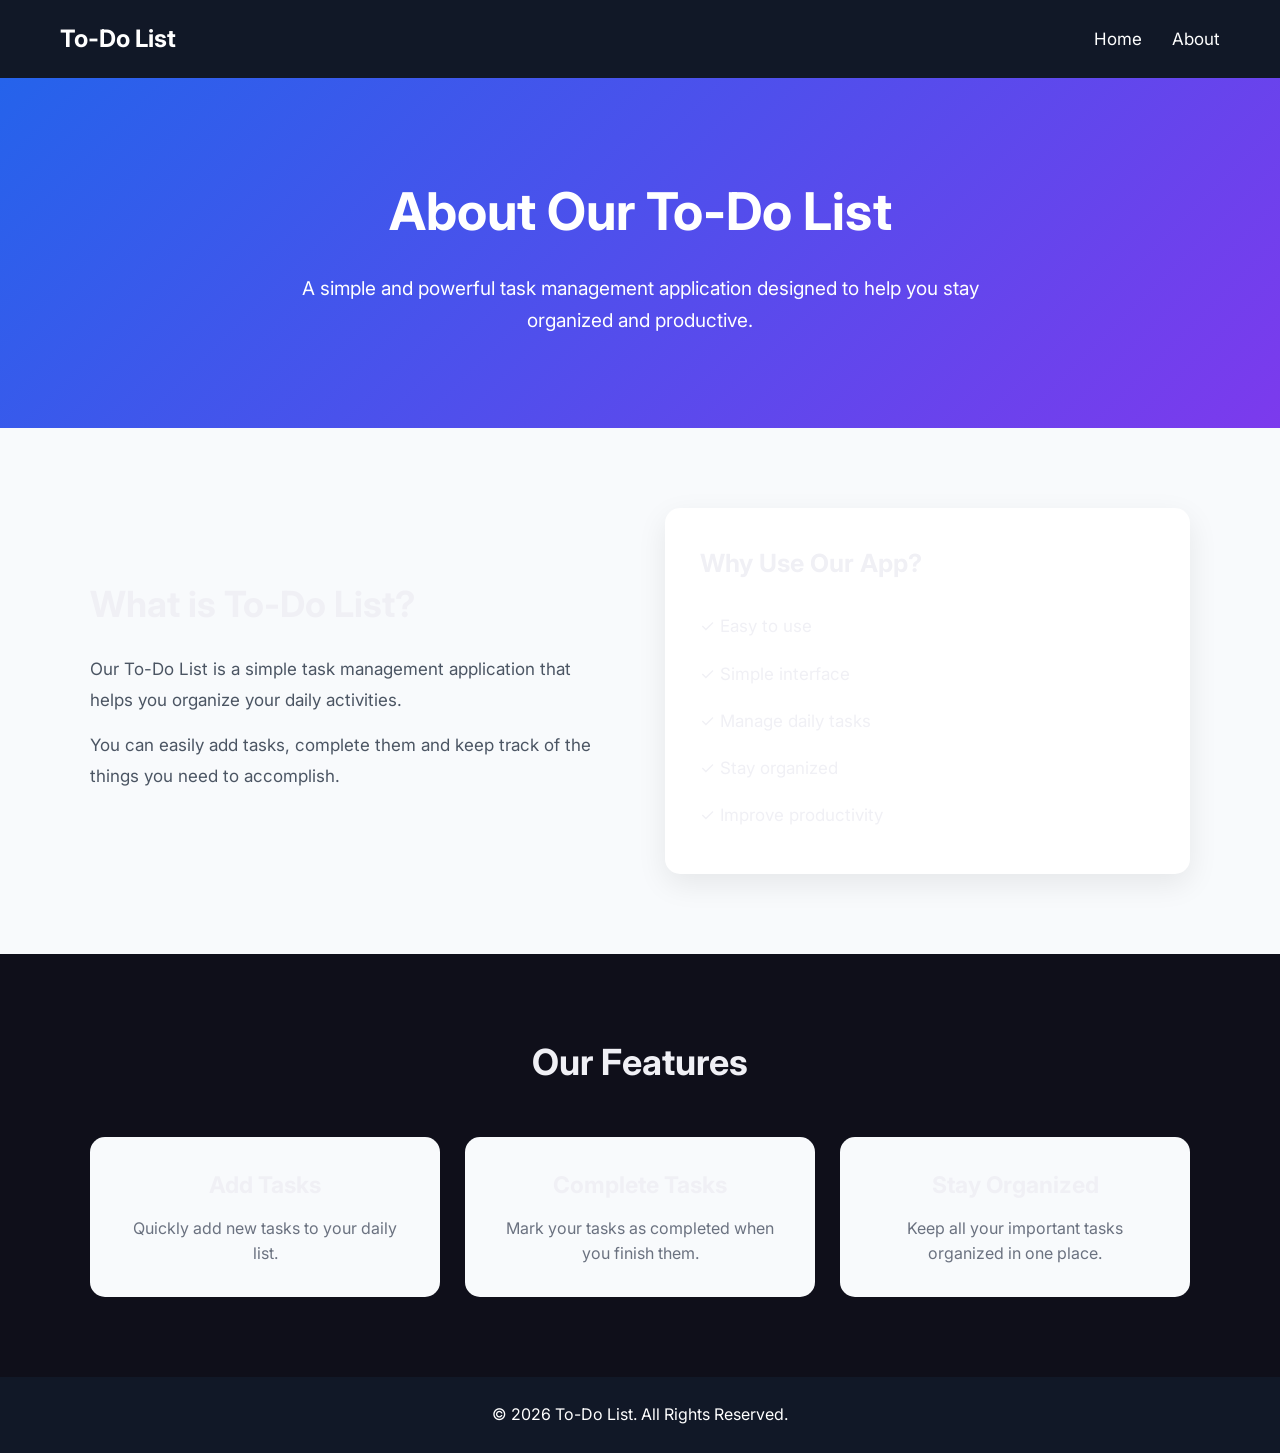
==== about.html @ 91473622 "Add about  page" ====
<!DOCTYPE html>
<html lang="en">
<head>
    <meta charset="UTF-8">
    <meta name="viewport" content="width=device-width, initial-scale=1.0">

    <title>About Us - To-Do List</title>

    <link rel="stylesheet" href="style.css">
</head>

<body>

    <!-- Navbar -->
    <nav class="navbar">

        <div class="logo">
            To-Do List
        </div>

        <div class="nav-links">
            <a href="index.html">Home</a>
            <a href="about.html">About</a>
        </div>

    </nav>


    <!-- About Hero -->
    <section class="about-hero">

        <div class="about-content">

            <h1>About Our To-Do List</h1>

            <p>
                A simple and powerful task management application
                designed to help you stay organized and productive.
            </p>

        </div>

    </section>


    <!-- About Section -->
    <section class="about-section">

        <div class="about-container">

            <div class="about-text">

                <h2>What is To-Do List?</h2>

                <p>
                    Our To-Do List is a simple task management application
                    that helps you organize your daily activities.
                </p>

                <p>
                    You can easily add tasks, complete them and keep track
                    of the things you need to accomplish.
                </p>

            </div>


            <div class="about-card">

                <h3>Why Use Our App?</h3>

                <ul>
                    <li>✓ Easy to use</li>
                    <li>✓ Simple interface</li>
                    <li>✓ Manage daily tasks</li>
                    <li>✓ Stay organized</li>
                    <li>✓ Improve productivity</li>
                </ul>

            </div>

        </div>

    </section>


    <!-- Features -->
    <section class="features">

        <h2>Our Features</h2>

        <div class="feature-container">

            <div class="feature-card">
                <h3>Add Tasks</h3>
                <p>
                    Quickly add new tasks to your daily list.
                </p>
            </div>

            <div class="feature-card">
                <h3>Complete Tasks</h3>
                <p>
                    Mark your tasks as completed when you finish them.
                </p>
            </div>

            <div class="feature-card">
                <h3>Stay Organized</h3>
                <p>
                    Keep all your important tasks organized in one place.
                </p>
            </div>

        </div>

    </section>


    <!-- Footer -->
    <footer class="footer">

        <p>
            © 2026 To-Do List. All Rights Reserved.
        </p>

    </footer>

</body>
</html>
---- style.css ----
/* ===== Google Fonts ===== */
@import url('https://fonts.googleapis.com/css2?family=Inter:wght@300;400;500;600;700;800&display=swap');

/* ===== CSS Custom Properties ===== */
:root {
  /* Colors */
  --bg-primary: #0f0f1a;
  --bg-secondary: #161625;
  --bg-card: rgba(255, 255, 255, 0.04);
  --bg-card-hover: rgba(255, 255, 255, 0.07);
  --bg-input: rgba(255, 255, 255, 0.06);
  --bg-input-focus: rgba(255, 255, 255, 0.1);

  --glass-border: rgba(255, 255, 255, 0.08);
  --glass-border-hover: rgba(255, 255, 255, 0.15);

  --text-primary: #f0f0f5;
  --text-secondary: #9a9ab0;
  --text-muted: #5a5a72;
  --text-completed: #4a4a62;

  --accent-gradient: linear-gradient(135deg, #6c5ce7, #a855f7);
  --accent-primary: #a855f7;
  --accent-secondary: #6c5ce7;
  --accent-glow: rgba(168, 85, 247, 0.25);
  --accent-glow-strong: rgba(168, 85, 247, 0.5);

  --danger: #ef4444;
  --danger-glow: rgba(239, 68, 68, 0.2);
  --success: #22c55e;
  --success-glow: rgba(34, 197, 94, 0.15);
  --warning: #f59e0b;
  --warning-glow: rgba(245, 158, 11, 0.15);

  --priority-high: #ef4444;
  --priority-medium: #f59e0b;
  --priority-low: #22c55e;

  /* Spacing */
  --space-xs: 4px;
  --space-sm: 8px;
  --space-md: 16px;
  --space-lg: 24px;
  --space-xl: 32px;
  --space-2xl: 48px;

  /* Radii */
  --radius-sm: 8px;
  --radius-md: 12px;
  --radius-lg: 16px;
  --radius-xl: 20px;
  --radius-full: 9999px;

  /* Shadows */
  --shadow-sm: 0 2px 8px rgba(0, 0, 0, 0.2);
  --shadow-md: 0 4px 16px rgba(0, 0, 0, 0.3);
  --shadow-lg: 0 8px 32px rgba(0, 0, 0, 0.4);
  --shadow-glow: 0 0 20px var(--accent-glow);

  /* Transitions */
  --transition-fast: 150ms cubic-bezier(0.4, 0, 0.2, 1);
  --transition-base: 250ms cubic-bezier(0.4, 0, 0.2, 1);
  --transition-slow: 400ms cubic-bezier(0.4, 0, 0.2, 1);
  --transition-spring: 500ms cubic-bezier(0.34, 1.56, 0.64, 1);
}

/* ===== Reset & Base ===== */
*,
*::before,
*::after {
  margin: 0;
  padding: 0;
  box-sizing: border-box;
}

html {
  font-size: 16px;
  scroll-behavior: smooth;
}

body {
  font-family: 'Inter', -apple-system, BlinkMacSystemFont, sans-serif;
  background: var(--bg-primary);
  color: var(--text-primary);
  min-height: 100vh;
  overflow-x: hidden;
  line-height: 1.6;
  -webkit-font-smoothing: antialiased;
}

/* ===== Animated Background ===== */
.bg-gradient {
  position: fixed;
  inset: 0;
  z-index: 0;
  overflow: hidden;
  pointer-events: none;
}

.bg-gradient .orb {
  position: absolute;
  border-radius: 50%;
  filter: blur(100px);
  opacity: 0.3;
  animation: float 20s ease-in-out infinite;
}

.bg-gradient .orb:nth-child(1) {
  width: 500px;
  height: 500px;
  background: var(--accent-secondary);
  top: -15%;
  left: -10%;
  animation-delay: 0s;
}

.bg-gradient .orb:nth-child(2) {
  width: 400px;
  height: 400px;
  background: var(--accent-primary);
  bottom: -10%;
  right: -10%;
  animation-delay: -7s;
}

.bg-gradient .orb:nth-child(3) {
  width: 300px;
  height: 300px;
  background: #3b82f6;
  top: 50%;
  left: 50%;
  transform: translate(-50%, -50%);
  animation-delay: -14s;
}

@keyframes float {
  0%, 100% { transform: translate(0, 0) scale(1); }
  25% { transform: translate(30px, -40px) scale(1.05); }
  50% { transform: translate(-20px, 20px) scale(0.95); }
  75% { transform: translate(40px, 30px) scale(1.03); }
}

/* ===== App Container ===== */
.app-container {
  position: relative;
  z-index: 1;
  max-width: 720px;
  margin: 0 auto;
  padding: var(--space-xl) var(--space-md);
  min-height: 100vh;
}

/* ===== Header ===== */
.app-header {
  text-align: center;
  margin-bottom: var(--space-2xl);
  animation: fadeInDown 0.6s var(--transition-base);
}

.app-header .logo {
  display: inline-flex;
  align-items: center;
  gap: var(--space-sm);
  margin-bottom: var(--space-sm);
}

.app-header .logo-icon {
  width: 44px;
  height: 44px;
  background: var(--accent-gradient);
  border-radius: var(--radius-md);
  display: flex;
  align-items: center;
  justify-content: center;
  font-size: 1.4rem;
  box-shadow: var(--shadow-glow);
}

.app-header h1 {
  font-size: 2rem;
  font-weight: 800;
  background: linear-gradient(135deg, var(--text-primary) 0%, var(--text-secondary) 100%);
  -webkit-background-clip: text;
  -webkit-text-fill-color: transparent;
  background-clip: text;
  letter-spacing: -0.5px;
}

.app-header .subtitle {
  color: var(--text-muted);
  font-size: 0.9rem;
  font-weight: 400;
  margin-top: var(--space-xs);
}

/* ===== Stats Bar ===== */
.stats-bar {
  display: flex;
  gap: var(--space-md);
  margin-bottom: var(--space-lg);
  animation: fadeInUp 0.6s var(--transition-base);
  animation-delay: 0.1s;
  animation-fill-mode: both;
}

.stat-card {
  flex: 1;
  background: var(--bg-card);
  border: 1px solid var(--glass-border);
  border-radius: var(--radius-md);
  padding: var(--space-md);
  text-align: center;
  backdrop-filter: blur(12px);
  transition: all var(--transition-base);
}

.stat-card:hover {
  background: var(--bg-card-hover);
  border-color: var(--glass-border-hover);
  transform: translateY(-2px);
}

.stat-card .stat-value {
  font-size: 1.6rem;
  font-weight: 700;
  color: var(--text-primary);
  line-height: 1;
}

.stat-card .stat-label {
  font-size: 0.72rem;
  color: var(--text-muted);
  text-transform: uppercase;
  letter-spacing: 1px;
  margin-top: var(--space-xs);
  font-weight: 500;
}

.stat-card.accent .stat-value {
  color: var(--accent-primary);
}

.stat-card.success .stat-value {
  color: var(--success);
}

.stat-card.warning .stat-value {
  color: var(--warning);
}

/* ===== Progress Ring ===== */
.progress-container {
  display: flex;
  align-items: center;
  gap: var(--space-md);
  background: var(--bg-card);
  border: 1px solid var(--glass-border);
  border-radius: var(--radius-lg);
  padding: var(--space-md) var(--space-lg);
  margin-bottom: var(--space-lg);
  backdrop-filter: blur(12px);
  animation: fadeInUp 0.6s var(--transition-base);
  animation-delay: 0.15s;
  animation-fill-mode: both;
}

.progress-ring-wrapper {
  position: relative;
  width: 56px;
  height: 56px;
  flex-shrink: 0;
}

.progress-ring {
  transform: rotate(-90deg);
}

.progress-ring-bg {
  stroke: rgba(255, 255, 255, 0.06);
}

.progress-ring-fill {
  stroke: url(#progressGradient);
  stroke-linecap: round;
  transition: stroke-dashoffset 0.8s cubic-bezier(0.4, 0, 0.2, 1);
}

.progress-percentage {
  position: absolute;
  inset: 0;
  display: flex;
  align-items: center;
  justify-content: center;
  font-size: 0.75rem;
  font-weight: 700;
  color: var(--text-primary);
}

.progress-info {
  flex: 1;
}

.progress-info .progress-title {
  font-size: 0.85rem;
  font-weight: 600;
  color: var(--text-primary);
  margin-bottom: 2px;
}

.progress-info .progress-detail {
  font-size: 0.78rem;
  color: var(--text-muted);
}

/* ===== Input Area ===== */
.input-area {
  background: var(--bg-card);
  border: 1px solid var(--glass-border);
  border-radius: var(--radius-lg);
  padding: var(--space-lg);
  margin-bottom: var(--space-lg);
  backdrop-filter: blur(12px);
  transition: all var(--transition-base);
  animation: fadeInUp 0.6s var(--transition-base);
  animation-delay: 0.2s;
  animation-fill-mode: both;
}

.input-area:focus-within {
  border-color: var(--accent-primary);
  box-shadow: var(--shadow-glow);
}

.input-row {
  display: flex;
  gap: var(--space-sm);
}

.input-row input[type="text"] {
  flex: 1;
  background: var(--bg-input);
  border: 1px solid transparent;
  border-radius: var(--radius-md);
  padding: var(--space-md) var(--space-lg);
  color: var(--text-primary);
  font-family: inherit;
  font-size: 0.95rem;
  outline: none;
  transition: all var(--transition-base);
}

.input-row input[type="text"]::placeholder {
  color: var(--text-muted);
}

.input-row input[type="text"]:focus {
  background: var(--bg-input-focus);
  border-color: rgba(168, 85, 247, 0.3);
}

.btn-add {
  background: var(--accent-gradient);
  border: none;
  border-radius: var(--radius-md);
  padding: var(--space-md) var(--space-lg);
  color: white;
  font-family: inherit;
  font-size: 0.9rem;
  font-weight: 600;
  cursor: pointer;
  display: flex;
  align-items: center;
  gap: var(--space-sm);
  white-space: nowrap;
  transition: all var(--transition-base);
  box-shadow: var(--shadow-glow);
}

.btn-add:hover {
  transform: translateY(-2px);
  box-shadow: 0 0 30px var(--accent-glow-strong);
}

.btn-add:active {
  transform: translateY(0) scale(0.97);
}

.input-options {
  display: flex;
  gap: var(--space-sm);
  margin-top: var(--space-md);
  flex-wrap: wrap;
  align-items: center;
}

.input-options label {
  font-size: 0.78rem;
  color: var(--text-muted);
  font-weight: 500;
  margin-right: var(--space-xs);
}

.priority-btn {
  background: var(--bg-input);
  border: 1px solid transparent;
  border-radius: var(--radius-full);
  padding: var(--space-xs) var(--space-md);
  color: var(--text-secondary);
  font-family: inherit;
  font-size: 0.78rem;
  font-weight: 500;
  cursor: pointer;
  transition: all var(--transition-fast);
}

.priority-btn:hover {
  background: var(--bg-input-focus);
}

.priority-btn.active.high {
  background: rgba(239, 68, 68, 0.15);
  border-color: var(--priority-high);
  color: var(--priority-high);
}

.priority-btn.active.medium {
  background: rgba(245, 158, 11, 0.15);
  border-color: var(--priority-medium);
  color: var(--priority-medium);
}

.priority-btn.active.low {
  background: rgba(34, 197, 94, 0.15);
  border-color: var(--priority-low);
  color: var(--priority-low);
}

.category-select {
  background: var(--bg-input);
  border: 1px solid transparent;
  border-radius: var(--radius-full);
  padding: var(--space-xs) var(--space-md);
  color: var(--text-secondary);
  font-family: inherit;
  font-size: 0.78rem;
  font-weight: 500;
  cursor: pointer;
  outline: none;
  transition: all var(--transition-fast);
  appearance: none;
  -webkit-appearance: none;
  background-image: url("data:image/svg+xml,%3Csvg xmlns='http://www.w3.org/2000/svg' width='12' height='12' viewBox='0 0 24 24' fill='none' stroke='%239a9ab0' stroke-width='2' stroke-linecap='round' stroke-linejoin='round'%3E%3Cpath d='M6 9l6 6 6-6'/%3E%3C/svg%3E");
  background-repeat: no-repeat;
  background-position: right 10px center;
  padding-right: 28px;
}

.category-select:focus {
  border-color: rgba(168, 85, 247, 0.3);
  background-color: var(--bg-input-focus);
}

.due-date-input {
  background: var(--bg-input);
  border: 1px solid transparent;
  border-radius: var(--radius-full);
  padding: var(--space-xs) var(--space-md);
  color: var(--text-secondary);
  font-family: inherit;
  font-size: 0.78rem;
  font-weight: 500;
  cursor: pointer;
  outline: none;
  transition: all var(--transition-fast);
}

.due-date-input:focus {
  border-color: rgba(168, 85, 247, 0.3);
  background-color: var(--bg-input-focus);
}

/* ===== Filters ===== */
.filters-bar {
  display: flex;
  gap: var(--space-sm);
  margin-bottom: var(--space-lg);
  flex-wrap: wrap;
  animation: fadeInUp 0.6s var(--transition-base);
  animation-delay: 0.25s;
  animation-fill-mode: both;
}

.filter-btn {
  background: var(--bg-card);
  border: 1px solid var(--glass-border);
  border-radius: var(--radius-full);
  padding: var(--space-sm) var(--space-md);
  color: var(--text-secondary);
  font-family: inherit;
  font-size: 0.8rem;
  font-weight: 500;
  cursor: pointer;
  transition: all var(--transition-fast);
  backdrop-filter: blur(12px);
}

.filter-btn:hover {
  background: var(--bg-card-hover);
  border-color: var(--glass-border-hover);
  color: var(--text-primary);
}

.filter-btn.active {
  background: rgba(168, 85, 247, 0.15);
  border-color: var(--accent-primary);
  color: var(--accent-primary);
}

.filter-btn .count {
  display: inline-flex;
  align-items: center;
  justify-content: center;
  background: rgba(255, 255, 255, 0.1);
  border-radius: var(--radius-full);
  min-width: 20px;
  height: 20px;
  font-size: 0.7rem;
  font-weight: 600;
  margin-left: var(--space-xs);
  padding: 0 5px;
}

.filter-btn.active .count {
  background: rgba(168, 85, 247, 0.25);
}

.search-input-wrapper {
  position: relative;
  flex: 1;
  min-width: 180px;
}

.search-input-wrapper .search-icon {
  position: absolute;
  left: var(--space-md);
  top: 50%;
  transform: translateY(-50%);
  color: var(--text-muted);
  font-size: 0.85rem;
  pointer-events: none;
}

.search-input {
  width: 100%;
  background: var(--bg-card);
  border: 1px solid var(--glass-border);
  border-radius: var(--radius-full);
  padding: var(--space-sm) var(--space-md) var(--space-sm) 36px;
  color: var(--text-primary);
  font-family: inherit;
  font-size: 0.8rem;
  outline: none;
  transition: all var(--transition-fast);
  backdrop-filter: blur(12px);
}

.search-input:focus {
  border-color: var(--accent-primary);
  box-shadow: 0 0 12px var(--accent-glow);
}

.search-input::placeholder {
  color: var(--text-muted);
}

/* ===== Task List ===== */
.task-list {
  display: flex;
  flex-direction: column;
  gap: var(--space-sm);
  animation: fadeInUp 0.6s var(--transition-base);
  animation-delay: 0.3s;
  animation-fill-mode: both;
}

/* ===== Task Item ===== */
.task-item {
  display: flex;
  align-items: center;
  gap: var(--space-md);
  background: var(--bg-card);
  border: 1px solid var(--glass-border);
  border-radius: var(--radius-lg);
  padding: var(--space-md) var(--space-lg);
  backdrop-filter: blur(12px);
  transition: all var(--transition-base);
  animation: slideIn 0.4s var(--transition-spring);
  animation-fill-mode: both;
  position: relative;
  overflow: hidden;
}

.task-item::before {
  content: '';
  position: absolute;
  left: 0;
  top: 0;
  bottom: 0;
  width: 3px;
  border-radius: 0 3px 3px 0;
  transition: background var(--transition-base);
}

.task-item.priority-high::before {
  background: var(--priority-high);
}

.task-item.priority-medium::before {
  background: var(--priority-medium);
}

.task-item.priority-low::before {
  background: var(--priority-low);
}

.task-item:hover {
  background: var(--bg-card-hover);
  border-color: var(--glass-border-hover);
  transform: translateX(4px);
}

.task-item.completed {
  opacity: 0.5;
}

.task-item.completed .task-text {
  text-decoration: line-through;
  color: var(--text-completed);
}

.task-item.removing {
  animation: slideOut 0.3s ease forwards;
}

/* Checkbox */
.task-checkbox {
  position: relative;
  width: 22px;
  height: 22px;
  flex-shrink: 0;
}

.task-checkbox input {
  opacity: 0;
  width: 0;
  height: 0;
  position: absolute;
}

.checkmark {
  position: absolute;
  inset: 0;
  border: 2px solid var(--text-muted);
  border-radius: 6px;
  cursor: pointer;
  transition: all var(--transition-fast);
  display: flex;
  align-items: center;
  justify-content: center;
}

.checkmark::after {
  content: '✓';
  font-size: 0.75rem;
  color: white;
  opacity: 0;
  transform: scale(0);
  transition: all var(--transition-spring);
}

.task-checkbox input:checked + .checkmark {
  background: var(--accent-gradient);
  border-color: transparent;
  box-shadow: 0 0 10px var(--accent-glow);
}

.task-checkbox input:checked + .checkmark::after {
  opacity: 1;
  transform: scale(1);
}

.checkmark:hover {
  border-color: var(--accent-primary);
}

/* Task Content */
.task-content {
  flex: 1;
  min-width: 0;
}

.task-text {
  font-size: 0.92rem;
  font-weight: 500;
  color: var(--text-primary);
  transition: all var(--transition-base);
  word-break: break-word;
}

.task-meta {
  display: flex;
  gap: var(--space-sm);
  margin-top: var(--space-xs);
  flex-wrap: wrap;
  align-items: center;
}

.task-badge {
  font-size: 0.68rem;
  font-weight: 600;
  padding: 2px 8px;
  border-radius: var(--radius-full);
  text-transform: uppercase;
  letter-spacing: 0.5px;
}

.task-badge.category {
  background: rgba(168, 85, 247, 0.12);
  color: var(--accent-primary);
}

.task-badge.due-date {
  background: rgba(59, 130, 246, 0.12);
  color: #60a5fa;
}

.task-badge.due-date.overdue {
  background: rgba(239, 68, 68, 0.12);
  color: var(--danger);
}

.task-badge.due-date.today {
  background: rgba(245, 158, 11, 0.12);
  color: var(--warning);
}

/* Task Actions */
.task-actions {
  display: flex;
  gap: var(--space-xs);
  opacity: 0;
  transition: opacity var(--transition-fast);
}

.task-item:hover .task-actions {
  opacity: 1;
}

.action-btn {
  width: 32px;
  height: 32px;
  border: none;
  border-radius: var(--radius-sm);
  background: transparent;
  color: var(--text-muted);
  cursor: pointer;
  display: flex;
  align-items: center;
  justify-content: center;
  font-size: 0.85rem;
  transition: all var(--transition-fast);
}

.action-btn:hover {
  background: var(--bg-input);
  color: var(--text-primary);
}

.action-btn.delete:hover {
  background: var(--danger-glow);
  color: var(--danger);
}

/* ===== Empty State ===== */
.empty-state {
  text-align: center;
  padding: var(--space-2xl) var(--space-lg);
  animation: fadeInUp 0.6s var(--transition-base);
}

.empty-state .empty-icon {
  font-size: 3.5rem;
  margin-bottom: var(--space-md);
  display: block;
  animation: bounce 2s ease-in-out infinite;
}

.empty-state h3 {
  font-size: 1.1rem;
  font-weight: 600;
  color: var(--text-secondary);
  margin-bottom: var(--space-sm);
}

.empty-state p {
  color: var(--text-muted);
  font-size: 0.85rem;
}

/* ===== Editing Mode ===== */
.task-item.editing .task-text {
  display: none;
}

.edit-input {
  flex: 1;
  background: var(--bg-input);
  border: 1px solid var(--accent-primary);
  border-radius: var(--radius-sm);
  padding: var(--space-sm) var(--space-md);
  color: var(--text-primary);
  font-family: inherit;
  font-size: 0.92rem;
  outline: none;
  display: none;
}

.task-item.editing .edit-input {
  display: block;
}

/* ===== Toast / Notification ===== */
.toast-container {
  position: fixed;
  bottom: var(--space-xl);
  right: var(--space-xl);
  z-index: 1000;
  display: flex;
  flex-direction: column;
  gap: var(--space-sm);
}

.toast {
  background: var(--bg-secondary);
  border: 1px solid var(--glass-border);
  border-radius: var(--radius-md);
  padding: var(--space-md) var(--space-lg);
  color: var(--text-primary);
  font-size: 0.85rem;
  font-weight: 500;
  backdrop-filter: blur(20px);
  box-shadow: var(--shadow-lg);
  display: flex;
  align-items: center;
  gap: var(--space-sm);
  animation: toastIn 0.4s var(--transition-spring);
  min-width: 280px;
}

.toast.removing {
  animation: toastOut 0.3s ease forwards;
}

.toast .toast-icon {
  font-size: 1rem;
}

.toast.success {
  border-left: 3px solid var(--success);
}

.toast.error {
  border-left: 3px solid var(--danger);
}

.toast.info {
  border-left: 3px solid #3b82f6;
}

/* ===== Undo Button in Toast ===== */
.toast .undo-btn {
  margin-left: auto;
  background: rgba(168, 85, 247, 0.2);
  border: 1px solid rgba(168, 85, 247, 0.3);
  border-radius: var(--radius-sm);
  padding: 2px 10px;
  color: var(--accent-primary);
  font-family: inherit;
  font-size: 0.75rem;
  font-weight: 600;
  cursor: pointer;
  transition: all var(--transition-fast);
}

.toast .undo-btn:hover {
  background: rgba(168, 85, 247, 0.35);
}

/* ===== Keyboard Shortcut Hint ===== */
.kbd-hint {
  position: fixed;
  bottom: var(--space-md);
  left: 50%;
  transform: translateX(-50%);
  background: var(--bg-card);
  border: 1px solid var(--glass-border);
  border-radius: var(--radius-full);
  padding: var(--space-xs) var(--space-md);
  color: var(--text-muted);
  font-size: 0.72rem;
  backdrop-filter: blur(12px);
  display: flex;
  gap: var(--space-md);
  align-items: center;
}

.kbd-hint kbd {
  background: rgba(255, 255, 255, 0.08);
  border-radius: 4px;
  padding: 1px 6px;
  font-family: inherit;
  font-size: 0.68rem;
}

/* ===== Animations ===== */
@keyframes fadeInDown {
  from {
    opacity: 0;
    transform: translateY(-20px);
  }
  to {
    opacity: 1;
    transform: translateY(0);
  }
}

@keyframes fadeInUp {
  from {
    opacity: 0;
    transform: translateY(20px);
  }
  to {
    opacity: 1;
    transform: translateY(0);
  }
}

@keyframes slideIn {
  from {
    opacity: 0;
    transform: translateX(-20px);
  }
  to {
    opacity: 1;
    transform: translateX(0);
  }
}

@keyframes slideOut {
  to {
    opacity: 0;
    transform: translateX(40px) scale(0.95);
    max-height: 0;
    padding-top: 0;
    padding-bottom: 0;
    margin-bottom: 0;
    overflow: hidden;
  }
}

@keyframes bounce {
  0%, 100% { transform: translateY(0); }
  50% { transform: translateY(-10px); }
}

@keyframes toastIn {
  from {
    opacity: 0;
    transform: translateX(40px) scale(0.9);
  }
  to {
    opacity: 1;
    transform: translateX(0) scale(1);
  }
}

@keyframes toastOut {
  to {
    opacity: 0;
    transform: translateX(40px) scale(0.9);
  }
}

@keyframes confetti {
  0% { transform: translateY(0) rotate(0deg); opacity: 1; }
  100% { transform: translateY(-60px) rotate(360deg); opacity: 0; }
}

/* ===== Scrollbar ===== */
::-webkit-scrollbar {
  width: 6px;
}

::-webkit-scrollbar-track {
  background: transparent;
}

::-webkit-scrollbar-thumb {
  background: rgba(255, 255, 255, 0.1);
  border-radius: var(--radius-full);
}

::-webkit-scrollbar-thumb:hover {
  background: rgba(255, 255, 255, 0.2);
}

/* ===== Responsive ===== */
@media (max-width: 600px) {
  .app-container {
    padding: var(--space-md) var(--space-sm);
  }

  .app-header h1 {
    font-size: 1.5rem;
  }

  .stats-bar {
    gap: var(--space-sm);
  }

  .stat-card {
    padding: var(--space-sm);
  }

  .stat-card .stat-value {
    font-size: 1.2rem;
  }

  .input-row {
    flex-direction: column;
  }

  .btn-add {
    justify-content: center;
  }

  .task-actions {
    opacity: 1;
  }

  .filters-bar {
    gap: var(--space-xs);
  }

  .kbd-hint {
    display: none;
  }

  .toast-container {
    left: var(--space-md);
    right: var(--space-md);
    bottom: var(--space-md);
  }

  .toast {
    min-width: unset;
  }
}
/* =========================
   ABOUT PAGE
========================= */

.navbar {
    width: 100%;
    padding: 20px 60px;
    display: flex;
    justify-content: space-between;
    align-items: center;
    background: #111827;
    color: white;
}

.logo {
    font-size: 24px;
    font-weight: bold;
}

.nav-links {
    display: flex;
    gap: 30px;
}

.nav-links a {
    color: white;
    text-decoration: none;
    font-size: 17px;
}

.nav-links a:hover {
    color: #60a5fa;
}


/* About Hero */

.about-hero {
    min-height: 350px;
    display: flex;
    justify-content: center;
    align-items: center;
    text-align: center;

    background: linear-gradient(
        135deg,
        #2563eb,
        #7c3aed
    );

    color: white;
    padding: 40px 20px;
}

.about-content {
    max-width: 700px;
}

.about-content h1 {
    font-size: 52px;
    margin-bottom: 20px;
}

.about-content p {
    font-size: 19px;
    line-height: 1.7;
}


/* About Section */

.about-section {
    padding: 80px 20px;
    background: #f8fafc;
}

.about-container {
    max-width: 1100px;
    margin: auto;

    display: grid;
    grid-template-columns: 1fr 1fr;
    gap: 50px;

    align-items: center;
}

.about-text h2 {
    font-size: 36px;
    margin-bottom: 20px;
}

.about-text p {
    font-size: 17px;
    line-height: 1.8;
    color: #4b5563;
    margin-bottom: 15px;
}


/* About Card */

.about-card {
    background: white;
    padding: 35px;

    border-radius: 15px;

    box-shadow:
        0 10px 30px rgba(0, 0, 0, 0.08);
}

.about-card h3 {
    font-size: 25px;
    margin-bottom: 20px;
}

.about-card ul {
    list-style: none;
    padding: 0;
}

.about-card li {
    padding: 10px 0;
    font-size: 17px;
}


/* Features */

.features {
    padding: 80px 20px;
    text-align: center;
}

.features h2 {
    font-size: 36px;
    margin-bottom: 45px;
}

.feature-container {
    max-width: 1100px;
    margin: auto;

    display: grid;
    grid-template-columns: repeat(3, 1fr);
    gap: 25px;
}

.feature-card {
    padding: 30px;

    background: #f8fafc;

    border-radius: 15px;

    transition: 0.3s;
}

.feature-card:hover {
    transform: translateY(-5px);
}

.feature-card h3 {
    font-size: 23px;
    margin-bottom: 12px;
}

.feature-card p {
    color: #6b7280;
    line-height: 1.6;
}


/* Footer */

.footer {
    padding: 25px;
    text-align: center;

    background: #111827;
    color: white;
}


/* Responsive */

@media (max-width: 768px) {

    .navbar {
        padding: 20px;
    }

    .about-content h1 {
        font-size: 38px;
    }

    .about-container {
        grid-template-columns: 1fr;
    }

    .feature-container {
        grid-template-columns: 1fr;
    }

}
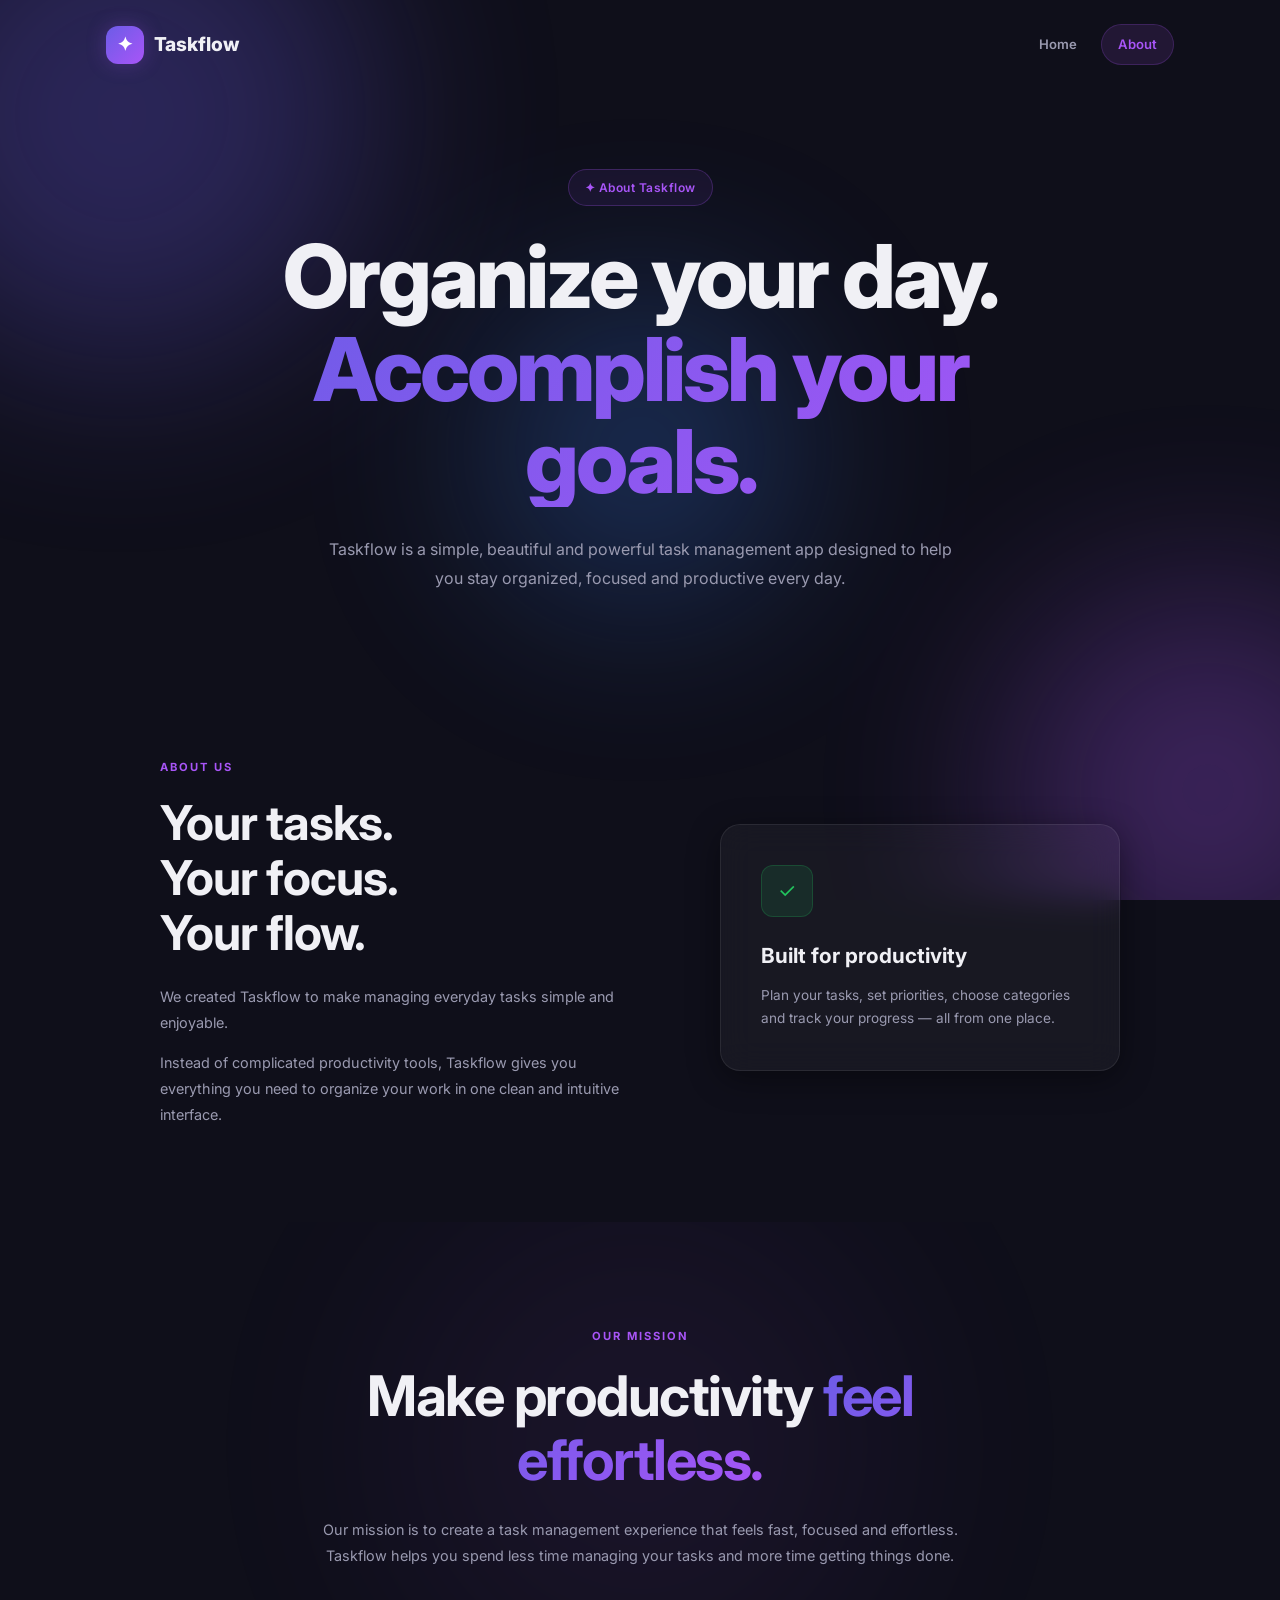
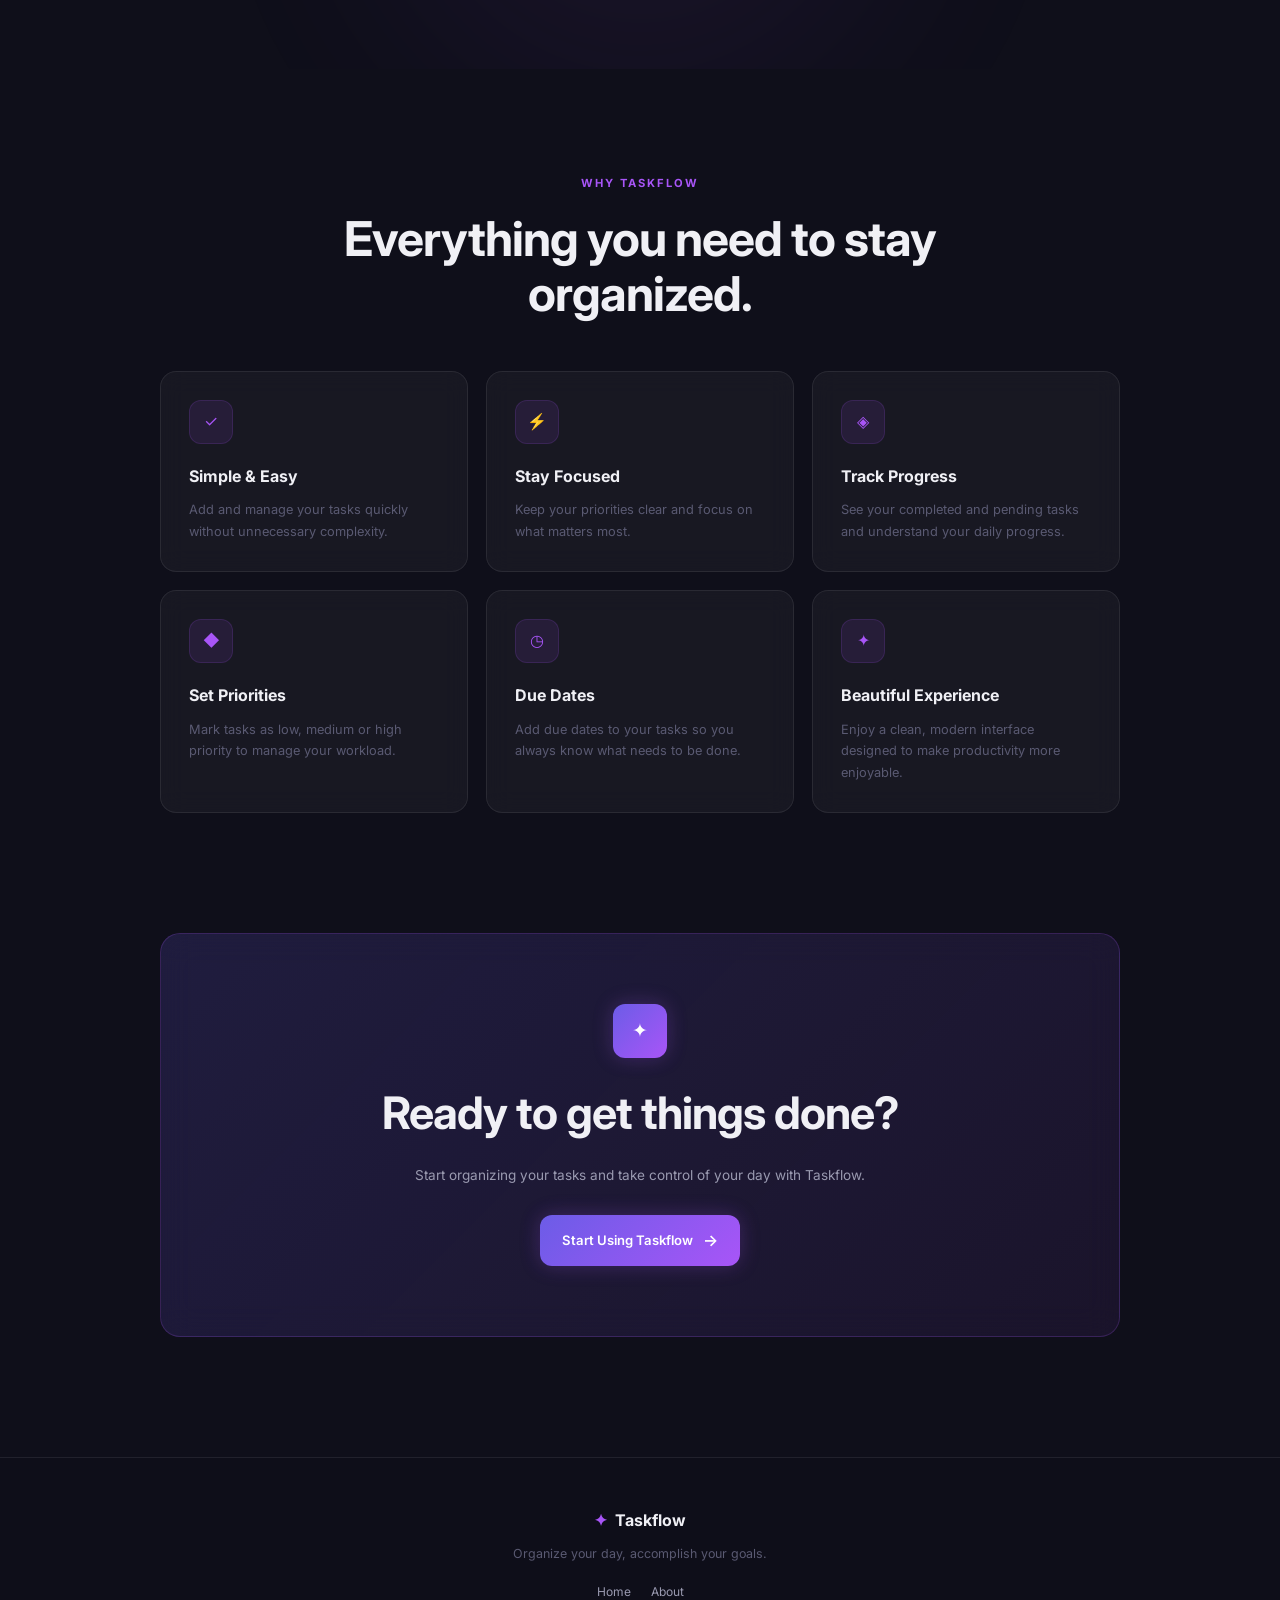
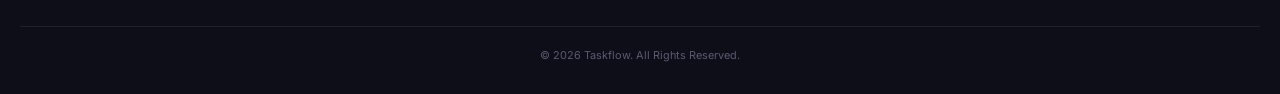
==== commit a8fdcbc5: "OK" ====
--- a/about.html
+++ b/about.html
@@ -1,130 +1,481 @@
 <!DOCTYPE html>
 <html lang="en">
+
 <head>
+
     <meta charset="UTF-8">
-    <meta name="viewport" content="width=device-width, initial-scale=1.0">
-
-    <title>About Us - To-Do List</title>
+
+    <meta
+        name="viewport"
+        content="width=device-width, initial-scale=1.0"
+    >
+
+    <meta
+        name="description"
+        content="Learn more about Taskflow, a beautiful and simple productivity application."
+    >
+
+    <title>About — Taskflow</title>
 
     <link rel="stylesheet" href="style.css">
+
+    <link
+        rel="icon"
+        href="data:image/svg+xml,<svg xmlns='http://www.w3.org/2000/svg' viewBox='0 0 100 100'><text y='.9em' font-size='90'>✦</text></svg>"
+    >
+
 </head>
 
+
 <body>
 
-    <!-- Navbar -->
-    <nav class="navbar">
-
-        <div class="logo">
-            To-Do List
+    <!-- Animated Background -->
+
+    <div
+        class="bg-gradient"
+        aria-hidden="true"
+    >
+
+        <div class="orb"></div>
+
+        <div class="orb"></div>
+
+        <div class="orb"></div>
+
+    </div>
+
+
+    <!-- =========================
+         Navigation
+    ========================== -->
+
+    <nav class="about-navbar">
+
+        <a
+            href="index.html"
+            class="about-logo"
+        >
+
+            <span class="about-logo-icon">
+                ✦
+            </span>
+
+            <span>
+                Taskflow
+            </span>
+
+        </a>
+
+
+        <div class="about-nav-links">
+
+            <a href="index.html">
+                Home
+            </a>
+
+            <a
+                href="about.html"
+                class="active"
+            >
+                About
+            </a>
+
         </div>
 
-        <div class="nav-links">
-            <a href="index.html">Home</a>
-            <a href="about.html">About</a>
+    </nav>
+
+
+    <!-- =========================
+         Main
+    ========================== -->
+
+    <main class="about-page">
+
+
+        <!-- Hero -->
+
+        <section class="about-hero">
+
+            <div class="about-hero-content">
+
+                <div class="about-badge">
+                    ✦ About Taskflow
+                </div>
+
+
+                <h1>
+
+                    Organize your day.
+
+                    <span>
+                        Accomplish your goals.
+                    </span>
+
+                </h1>
+
+
+                <p>
+
+                    Taskflow is a simple, beautiful and powerful
+                    task management app designed to help you stay
+                    organized, focused and productive every day.
+
+                </p>
+
+            </div>
+
+        </section>
+
+
+        <!-- =========================
+             Introduction
+        ========================== -->
+
+        <section class="about-introduction">
+
+            <div class="about-intro-text">
+
+                <span class="section-label">
+                    ABOUT US
+                </span>
+
+
+                <h2>
+
+                    Your tasks.
+                    <br>
+                    Your focus.
+                    <br>
+                    Your flow.
+
+                </h2>
+
+
+                <p>
+
+                    We created Taskflow to make managing everyday
+                    tasks simple and enjoyable.
+
+                </p>
+
+
+                <p>
+
+                    Instead of complicated productivity tools,
+                    Taskflow gives you everything you need to
+                    organize your work in one clean and intuitive
+                    interface.
+
+                </p>
+
+            </div>
+
+
+            <div class="about-intro-card">
+
+                <div class="intro-card-icon">
+                    ✓
+                </div>
+
+
+                <h3>
+                    Built for productivity
+                </h3>
+
+
+                <p>
+
+                    Plan your tasks, set priorities, choose
+                    categories and track your progress — all
+                    from one place.
+
+                </p>
+
+            </div>
+
+        </section>
+
+
+        <!-- =========================
+             Mission
+        ========================== -->
+
+        <section class="mission-section">
+
+            <div class="mission-content">
+
+                <span class="section-label">
+                    OUR MISSION
+                </span>
+
+
+                <h2>
+
+                    Make productivity
+
+                    <span>
+                        feel effortless.
+                    </span>
+
+                </h2>
+
+
+                <p>
+
+                    Our mission is to create a task management
+                    experience that feels fast, focused and
+                    effortless. Taskflow helps you spend less
+                    time managing your tasks and more time
+                    getting things done.
+
+                </p>
+
+            </div>
+
+        </section>
+
+
+        <!-- =========================
+             Features
+        ========================== -->
+
+        <section class="about-features">
+
+            <div class="features-heading">
+
+                <span class="section-label">
+                    WHY TASKFLOW
+                </span>
+
+
+                <h2>
+
+                    Everything you need
+                    to stay organized.
+
+                </h2>
+
+            </div>
+
+
+            <div class="about-feature-grid">
+
+
+                <div class="about-feature-card">
+
+                    <div class="feature-icon">
+                        ✓
+                    </div>
+
+                    <h3>
+                        Simple & Easy
+                    </h3>
+
+                    <p>
+
+                        Add and manage your tasks quickly
+                        without unnecessary complexity.
+
+                    </p>
+
+                </div>
+
+
+                <div class="about-feature-card">
+
+                    <div class="feature-icon">
+                        ⚡
+                    </div>
+
+                    <h3>
+                        Stay Focused
+                    </h3>
+
+                    <p>
+
+                        Keep your priorities clear and focus
+                        on what matters most.
+
+                    </p>
+
+                </div>
+
+
+                <div class="about-feature-card">
+
+                    <div class="feature-icon">
+                        ◈
+                    </div>
+
+                    <h3>
+                        Track Progress
+                    </h3>
+
+                    <p>
+
+                        See your completed and pending tasks
+                        and understand your daily progress.
+
+                    </p>
+
+                </div>
+
+
+                <div class="about-feature-card">
+
+                    <div class="feature-icon">
+                        ◆
+                    </div>
+
+                    <h3>
+                        Set Priorities
+                    </h3>
+
+                    <p>
+
+                        Mark tasks as low, medium or high
+                        priority to manage your workload.
+
+                    </p>
+
+                </div>
+
+
+                <div class="about-feature-card">
+
+                    <div class="feature-icon">
+                        ◷
+                    </div>
+
+                    <h3>
+                        Due Dates
+                    </h3>
+
+                    <p>
+
+                        Add due dates to your tasks so you
+                        always know what needs to be done.
+
+                    </p>
+
+                </div>
+
+
+                <div class="about-feature-card">
+
+                    <div class="feature-icon">
+                        ✦
+                    </div>
+
+                    <h3>
+                        Beautiful Experience
+                    </h3>
+
+                    <p>
+
+                        Enjoy a clean, modern interface designed
+                        to make productivity more enjoyable.
+
+                    </p>
+
+                </div>
+
+            </div>
+
+        </section>
+
+
+        <!-- =========================
+             CTA
+        ========================== -->
+
+        <section class="about-cta">
+
+            <div class="cta-content">
+
+                <div class="cta-icon">
+                    ✦
+                </div>
+
+
+                <h2>
+                    Ready to get things done?
+                </h2>
+
+
+                <p>
+
+                    Start organizing your tasks and take control
+                    of your day with Taskflow.
+
+                </p>
+
+
+                <a
+                    href="index.html"
+                    class="cta-button"
+                >
+
+                    Start Using Taskflow
+
+                    <span>
+                        →
+                    </span>
+
+                </a>
+
+            </div>
+
+        </section>
+
+
+    </main>
+
+
+    <!-- =========================
+         Footer
+    ========================== -->
+
+    <footer class="about-footer">
+
+        <div class="footer-logo">
+
+            <span>
+                ✦
+            </span>
+
+            Taskflow
+
         </div>
 
-    </nav>
-
-
-    <!-- About Hero -->
-    <section class="about-hero">
-
-        <div class="about-content">
-
-            <h1>About Our To-Do List</h1>
-
-            <p>
-                A simple and powerful task management application
-                designed to help you stay organized and productive.
-            </p>
+
+        <p>
+            Organize your day, accomplish your goals.
+        </p>
+
+
+        <div class="footer-links">
+
+            <a href="index.html">
+                Home
+            </a>
+
+            <a href="about.html">
+                About
+            </a>
 
         </div>
 
-    </section>
-
-
-    <!-- About Section -->
-    <section class="about-section">
-
-        <div class="about-container">
-
-            <div class="about-text">
-
-                <h2>What is To-Do List?</h2>
-
-                <p>
-                    Our To-Do List is a simple task management application
-                    that helps you organize your daily activities.
-                </p>
-
-                <p>
-                    You can easily add tasks, complete them and keep track
-                    of the things you need to accomplish.
-                </p>
-
-            </div>
-
-
-            <div class="about-card">
-
-                <h3>Why Use Our App?</h3>
-
-                <ul>
-                    <li>✓ Easy to use</li>
-                    <li>✓ Simple interface</li>
-                    <li>✓ Manage daily tasks</li>
-                    <li>✓ Stay organized</li>
-                    <li>✓ Improve productivity</li>
-                </ul>
-
-            </div>
+
+        <div class="footer-bottom">
+
+            © 2026 Taskflow. All Rights Reserved.
 
         </div>
 
-    </section>
-
-
-    <!-- Features -->
-    <section class="features">
-
-        <h2>Our Features</h2>
-
-        <div class="feature-container">
-
-            <div class="feature-card">
-                <h3>Add Tasks</h3>
-                <p>
-                    Quickly add new tasks to your daily list.
-                </p>
-            </div>
-
-            <div class="feature-card">
-                <h3>Complete Tasks</h3>
-                <p>
-                    Mark your tasks as completed when you finish them.
-                </p>
-            </div>
-
-            <div class="feature-card">
-                <h3>Stay Organized</h3>
-                <p>
-                    Keep all your important tasks organized in one place.
-                </p>
-            </div>
-
-        </div>
-
-    </section>
-
-
-    <!-- Footer -->
-    <footer class="footer">
-
-        <p>
-            © 2026 To-Do List. All Rights Reserved.
-        </p>
-
     </footer>
 
+
 </body>
+
 </html>
--- a/style.css
+++ b/style.css
@@ -1,1274 +1,3179 @@
-/* ===== Google Fonts ===== */
+/* =========================================================
+   TASKFLOW — COMPLETE STYLESHEET
+========================================================= */
+
+
+/* =========================================================
+   GOOGLE FONT
+========================================================= */
+
 @import url('https://fonts.googleapis.com/css2?family=Inter:wght@300;400;500;600;700;800&display=swap');
 
-/* ===== CSS Custom Properties ===== */
+
+/* =========================================================
+   CSS CUSTOM PROPERTIES
+========================================================= */
+
 :root {
-  /* Colors */
-  --bg-primary: #0f0f1a;
-  --bg-secondary: #161625;
-  --bg-card: rgba(255, 255, 255, 0.04);
-  --bg-card-hover: rgba(255, 255, 255, 0.07);
-  --bg-input: rgba(255, 255, 255, 0.06);
-  --bg-input-focus: rgba(255, 255, 255, 0.1);
-
-  --glass-border: rgba(255, 255, 255, 0.08);
-  --glass-border-hover: rgba(255, 255, 255, 0.15);
-
-  --text-primary: #f0f0f5;
-  --text-secondary: #9a9ab0;
-  --text-muted: #5a5a72;
-  --text-completed: #4a4a62;
-
-  --accent-gradient: linear-gradient(135deg, #6c5ce7, #a855f7);
-  --accent-primary: #a855f7;
-  --accent-secondary: #6c5ce7;
-  --accent-glow: rgba(168, 85, 247, 0.25);
-  --accent-glow-strong: rgba(168, 85, 247, 0.5);
-
-  --danger: #ef4444;
-  --danger-glow: rgba(239, 68, 68, 0.2);
-  --success: #22c55e;
-  --success-glow: rgba(34, 197, 94, 0.15);
-  --warning: #f59e0b;
-  --warning-glow: rgba(245, 158, 11, 0.15);
-
-  --priority-high: #ef4444;
-  --priority-medium: #f59e0b;
-  --priority-low: #22c55e;
-
-  /* Spacing */
-  --space-xs: 4px;
-  --space-sm: 8px;
-  --space-md: 16px;
-  --space-lg: 24px;
-  --space-xl: 32px;
-  --space-2xl: 48px;
-
-  /* Radii */
-  --radius-sm: 8px;
-  --radius-md: 12px;
-  --radius-lg: 16px;
-  --radius-xl: 20px;
-  --radius-full: 9999px;
-
-  /* Shadows */
-  --shadow-sm: 0 2px 8px rgba(0, 0, 0, 0.2);
-  --shadow-md: 0 4px 16px rgba(0, 0, 0, 0.3);
-  --shadow-lg: 0 8px 32px rgba(0, 0, 0, 0.4);
-  --shadow-glow: 0 0 20px var(--accent-glow);
-
-  /* Transitions */
-  --transition-fast: 150ms cubic-bezier(0.4, 0, 0.2, 1);
-  --transition-base: 250ms cubic-bezier(0.4, 0, 0.2, 1);
-  --transition-slow: 400ms cubic-bezier(0.4, 0, 0.2, 1);
-  --transition-spring: 500ms cubic-bezier(0.34, 1.56, 0.64, 1);
-}
-
-/* ===== Reset & Base ===== */
+
+    /* Colors */
+
+    --bg-primary: #0f0f1a;
+    --bg-secondary: #161625;
+
+    --bg-card: rgba(255, 255, 255, 0.04);
+    --bg-card-hover: rgba(255, 255, 255, 0.07);
+
+    --bg-input: rgba(255, 255, 255, 0.06);
+    --bg-input-focus: rgba(255, 255, 255, 0.1);
+
+    --glass-border: rgba(255, 255, 255, 0.08);
+    --glass-border-hover: rgba(255, 255, 255, 0.15);
+
+
+    /* Text */
+
+    --text-primary: #f0f0f5;
+    --text-secondary: #9a9ab0;
+    --text-muted: #5a5a72;
+    --text-completed: #4a4a62;
+
+
+    /* Accent */
+
+    --accent-gradient:
+        linear-gradient(135deg, #6c5ce7, #a855f7);
+
+    --accent-primary: #a855f7;
+    --accent-secondary: #6c5ce7;
+
+    --accent-glow:
+        rgba(168, 85, 247, 0.25);
+
+    --accent-glow-strong:
+        rgba(168, 85, 247, 0.5);
+
+
+    /* Status */
+
+    --danger: #ef4444;
+    --danger-glow: rgba(239, 68, 68, 0.2);
+
+    --success: #22c55e;
+    --success-glow: rgba(34, 197, 94, 0.15);
+
+    --warning: #f59e0b;
+    --warning-glow: rgba(245, 158, 11, 0.15);
+
+
+    /* Priority */
+
+    --priority-high: #ef4444;
+    --priority-medium: #f59e0b;
+    --priority-low: #22c55e;
+
+
+    /* Spacing */
+
+    --space-xs: 4px;
+    --space-sm: 8px;
+    --space-md: 16px;
+    --space-lg: 24px;
+    --space-xl: 32px;
+    --space-2xl: 48px;
+
+
+    /* Radius */
+
+    --radius-sm: 8px;
+    --radius-md: 12px;
+    --radius-lg: 16px;
+    --radius-xl: 20px;
+    --radius-full: 9999px;
+
+
+    /* Shadows */
+
+    --shadow-sm:
+        0 2px 8px rgba(0, 0, 0, 0.2);
+
+    --shadow-md:
+        0 4px 16px rgba(0, 0, 0, 0.3);
+
+    --shadow-lg:
+        0 8px 32px rgba(0, 0, 0, 0.4);
+
+    --shadow-glow:
+        0 0 20px var(--accent-glow);
+
+
+    /* Transitions */
+
+    --transition-fast:
+        150ms cubic-bezier(0.4, 0, 0.2, 1);
+
+    --transition-base:
+        250ms cubic-bezier(0.4, 0, 0.2, 1);
+
+    --transition-slow:
+        400ms cubic-bezier(0.4, 0, 0.2, 1);
+
+    --transition-spring:
+        500ms cubic-bezier(0.34, 1.56, 0.64, 1);
+}
+
+
+/* =========================================================
+   RESET
+========================================================= */
+
 *,
 *::before,
 *::after {
-  margin: 0;
-  padding: 0;
-  box-sizing: border-box;
-}
+    margin: 0;
+    padding: 0;
+    box-sizing: border-box;
+}
+
 
 html {
-  font-size: 16px;
-  scroll-behavior: smooth;
-}
+    font-size: 16px;
+    scroll-behavior: smooth;
+}
+
 
 body {
-  font-family: 'Inter', -apple-system, BlinkMacSystemFont, sans-serif;
-  background: var(--bg-primary);
-  color: var(--text-primary);
-  min-height: 100vh;
-  overflow-x: hidden;
-  line-height: 1.6;
-  -webkit-font-smoothing: antialiased;
-}
-
-/* ===== Animated Background ===== */
+    font-family:
+        'Inter',
+        -apple-system,
+        BlinkMacSystemFont,
+        sans-serif;
+
+    background: var(--bg-primary);
+
+    color: var(--text-primary);
+
+    min-height: 100vh;
+
+    overflow-x: hidden;
+
+    line-height: 1.6;
+
+    -webkit-font-smoothing: antialiased;
+}
+
+
+/* =========================================================
+   ANIMATED BACKGROUND
+========================================================= */
+
 .bg-gradient {
-  position: fixed;
-  inset: 0;
-  z-index: 0;
-  overflow: hidden;
-  pointer-events: none;
-}
+    position: fixed;
+
+    inset: 0;
+
+    z-index: 0;
+
+    overflow: hidden;
+
+    pointer-events: none;
+}
+
 
 .bg-gradient .orb {
-  position: absolute;
-  border-radius: 50%;
-  filter: blur(100px);
-  opacity: 0.3;
-  animation: float 20s ease-in-out infinite;
-}
+    position: absolute;
+
+    border-radius: 50%;
+
+    filter: blur(100px);
+
+    opacity: 0.3;
+
+    animation:
+        float 20s ease-in-out infinite;
+}
+
 
 .bg-gradient .orb:nth-child(1) {
-  width: 500px;
-  height: 500px;
-  background: var(--accent-secondary);
-  top: -15%;
-  left: -10%;
-  animation-delay: 0s;
-}
+    width: 500px;
+    height: 500px;
+
+    background: var(--accent-secondary);
+
+    top: -15%;
+    left: -10%;
+
+    animation-delay: 0s;
+}
+
 
 .bg-gradient .orb:nth-child(2) {
-  width: 400px;
-  height: 400px;
-  background: var(--accent-primary);
-  bottom: -10%;
-  right: -10%;
-  animation-delay: -7s;
-}
+    width: 400px;
+    height: 400px;
+
+    background: var(--accent-primary);
+
+    bottom: -10%;
+    right: -10%;
+
+    animation-delay: -7s;
+}
+
 
 .bg-gradient .orb:nth-child(3) {
-  width: 300px;
-  height: 300px;
-  background: #3b82f6;
-  top: 50%;
-  left: 50%;
-  transform: translate(-50%, -50%);
-  animation-delay: -14s;
-}
+    width: 300px;
+    height: 300px;
+
+    background: #3b82f6;
+
+    top: 50%;
+    left: 50%;
+
+    transform:
+        translate(-50%, -50%);
+
+    animation-delay: -14s;
+}
+
+
+/* =========================================================
+   FLOAT ANIMATION
+========================================================= */
 
 @keyframes float {
-  0%, 100% { transform: translate(0, 0) scale(1); }
-  25% { transform: translate(30px, -40px) scale(1.05); }
-  50% { transform: translate(-20px, 20px) scale(0.95); }
-  75% { transform: translate(40px, 30px) scale(1.03); }
-}
-
-/* ===== App Container ===== */
+
+    0%,
+    100% {
+        transform:
+            translate(0, 0)
+            scale(1);
+    }
+
+    25% {
+        transform:
+            translate(30px, -40px)
+            scale(1.05);
+    }
+
+    50% {
+        transform:
+            translate(-20px, 20px)
+            scale(0.95);
+    }
+
+    75% {
+        transform:
+            translate(40px, 30px)
+            scale(1.03);
+    }
+}
+
+
+/* =========================================================
+   HOME PAGE — APP CONTAINER
+========================================================= */
+
 .app-container {
-  position: relative;
-  z-index: 1;
-  max-width: 720px;
-  margin: 0 auto;
-  padding: var(--space-xl) var(--space-md);
-  min-height: 100vh;
-}
-
-/* ===== Header ===== */
+    position: relative;
+
+    z-index: 1;
+
+    max-width: 720px;
+
+    margin: 0 auto;
+
+    padding:
+        var(--space-xl)
+        var(--space-md);
+
+    min-height: 100vh;
+}
+
+
+/* =========================================================
+   HOME PAGE — HEADER
+========================================================= */
+
 .app-header {
-  text-align: center;
-  margin-bottom: var(--space-2xl);
-  animation: fadeInDown 0.6s var(--transition-base);
-}
-
-.app-header .logo {
-  display: inline-flex;
-  align-items: center;
-  gap: var(--space-sm);
-  margin-bottom: var(--space-sm);
-}
-
-.app-header .logo-icon {
-  width: 44px;
-  height: 44px;
-  background: var(--accent-gradient);
-  border-radius: var(--radius-md);
-  display: flex;
-  align-items: center;
-  justify-content: center;
-  font-size: 1.4rem;
-  box-shadow: var(--shadow-glow);
-}
+    text-align: center;
+
+    margin-bottom: var(--space-2xl);
+
+    animation:
+        fadeInDown
+        0.6s
+        var(--transition-base);
+}
+
+
+/* Header top */
+
+.header-top {
+    display: flex;
+
+    align-items: center;
+
+    justify-content: space-between;
+
+    gap: 20px;
+
+    margin-bottom: var(--space-sm);
+}
+
+
+/* Logo */
+
+.app-logo {
+    display: inline-flex;
+
+    align-items: center;
+
+    gap: var(--space-sm);
+
+    text-decoration: none;
+
+    color: inherit;
+}
+
+
+.app-header .logo-icon,
+.app-logo .logo-icon {
+    width: 44px;
+    height: 44px;
+
+    background: var(--accent-gradient);
+
+    border-radius: var(--radius-md);
+
+    display: flex;
+
+    align-items: center;
+
+    justify-content: center;
+
+    font-size: 1.4rem;
+
+    box-shadow: var(--shadow-glow);
+
+    flex-shrink: 0;
+}
+
 
 .app-header h1 {
-  font-size: 2rem;
-  font-weight: 800;
-  background: linear-gradient(135deg, var(--text-primary) 0%, var(--text-secondary) 100%);
-  -webkit-background-clip: text;
-  -webkit-text-fill-color: transparent;
-  background-clip: text;
-  letter-spacing: -0.5px;
-}
+    font-size: 2rem;
+
+    font-weight: 800;
+
+    background:
+        linear-gradient(
+            135deg,
+            var(--text-primary) 0%,
+            var(--text-secondary) 100%
+        );
+
+    -webkit-background-clip: text;
+
+    -webkit-text-fill-color: transparent;
+
+    background-clip: text;
+
+    letter-spacing: -0.5px;
+}
+
 
 .app-header .subtitle {
-  color: var(--text-muted);
-  font-size: 0.9rem;
-  font-weight: 400;
-  margin-top: var(--space-xs);
-}
-
-/* ===== Stats Bar ===== */
+    color: var(--text-muted);
+
+    font-size: 0.9rem;
+
+    font-weight: 400;
+
+    margin-top: var(--space-xs);
+}
+
+
+/* =========================================================
+   HOME NAVIGATION
+========================================================= */
+
+.main-nav {
+    display: flex;
+
+    align-items: center;
+
+    gap: 6px;
+}
+
+
+.main-nav a {
+    padding: 8px 14px;
+
+    color: var(--text-secondary);
+
+    text-decoration: none;
+
+    border-radius: var(--radius-full);
+
+    font-size: 0.78rem;
+
+    font-weight: 600;
+
+    transition:
+        all var(--transition-base);
+}
+
+
+.main-nav a:hover {
+    color: var(--text-primary);
+
+    background:
+        var(--bg-card-hover);
+}
+
+
+.main-nav a.active {
+    color: var(--accent-primary);
+
+    background:
+        rgba(168, 85, 247, 0.12);
+
+    border:
+        1px solid rgba(168, 85, 247, 0.2);
+}
+
+
+/* =========================================================
+   STATS BAR
+========================================================= */
+
 .stats-bar {
-  display: flex;
-  gap: var(--space-md);
-  margin-bottom: var(--space-lg);
-  animation: fadeInUp 0.6s var(--transition-base);
-  animation-delay: 0.1s;
-  animation-fill-mode: both;
-}
+    display: flex;
+
+    gap: var(--space-md);
+
+    margin-bottom: var(--space-lg);
+
+    animation:
+        fadeInUp
+        0.6s
+        var(--transition-base);
+
+    animation-delay: 0.1s;
+
+    animation-fill-mode: both;
+}
+
 
 .stat-card {
-  flex: 1;
-  background: var(--bg-card);
-  border: 1px solid var(--glass-border);
-  border-radius: var(--radius-md);
-  padding: var(--space-md);
-  text-align: center;
-  backdrop-filter: blur(12px);
-  transition: all var(--transition-base);
-}
+    flex: 1;
+
+    background: var(--bg-card);
+
+    border:
+        1px solid var(--glass-border);
+
+    border-radius: var(--radius-md);
+
+    padding: var(--space-md);
+
+    text-align: center;
+
+    backdrop-filter: blur(12px);
+
+    transition:
+        all var(--transition-base);
+}
+
 
 .stat-card:hover {
-  background: var(--bg-card-hover);
-  border-color: var(--glass-border-hover);
-  transform: translateY(-2px);
-}
+    background: var(--bg-card-hover);
+
+    border-color:
+        var(--glass-border-hover);
+
+    transform:
+        translateY(-2px);
+}
+
 
 .stat-card .stat-value {
-  font-size: 1.6rem;
-  font-weight: 700;
-  color: var(--text-primary);
-  line-height: 1;
-}
+    font-size: 1.6rem;
+
+    font-weight: 700;
+
+    color: var(--text-primary);
+
+    line-height: 1;
+}
+
 
 .stat-card .stat-label {
-  font-size: 0.72rem;
-  color: var(--text-muted);
-  text-transform: uppercase;
-  letter-spacing: 1px;
-  margin-top: var(--space-xs);
-  font-weight: 500;
-}
+    font-size: 0.72rem;
+
+    color: var(--text-muted);
+
+    text-transform: uppercase;
+
+    letter-spacing: 1px;
+
+    margin-top: var(--space-xs);
+
+    font-weight: 500;
+}
+
 
 .stat-card.accent .stat-value {
-  color: var(--accent-primary);
-}
+    color: var(--accent-primary);
+}
+
 
 .stat-card.success .stat-value {
-  color: var(--success);
-}
+    color: var(--success);
+}
+
 
 .stat-card.warning .stat-value {
-  color: var(--warning);
-}
-
-/* ===== Progress Ring ===== */
+    color: var(--warning);
+}
+
+
+/* =========================================================
+   PROGRESS RING
+========================================================= */
+
 .progress-container {
-  display: flex;
-  align-items: center;
-  gap: var(--space-md);
-  background: var(--bg-card);
-  border: 1px solid var(--glass-border);
-  border-radius: var(--radius-lg);
-  padding: var(--space-md) var(--space-lg);
-  margin-bottom: var(--space-lg);
-  backdrop-filter: blur(12px);
-  animation: fadeInUp 0.6s var(--transition-base);
-  animation-delay: 0.15s;
-  animation-fill-mode: both;
-}
+    display: flex;
+
+    align-items: center;
+
+    gap: var(--space-md);
+
+    background: var(--bg-card);
+
+    border:
+        1px solid var(--glass-border);
+
+    border-radius: var(--radius-lg);
+
+    padding:
+        var(--space-md)
+        var(--space-lg);
+
+    margin-bottom: var(--space-lg);
+
+    backdrop-filter: blur(12px);
+
+    animation:
+        fadeInUp
+        0.6s
+        var(--transition-base);
+
+    animation-delay: 0.15s;
+
+    animation-fill-mode: both;
+}
+
 
 .progress-ring-wrapper {
-  position: relative;
-  width: 56px;
-  height: 56px;
-  flex-shrink: 0;
-}
+    position: relative;
+
+    width: 56px;
+    height: 56px;
+
+    flex-shrink: 0;
+}
+
 
 .progress-ring {
-  transform: rotate(-90deg);
-}
+    transform: rotate(-90deg);
+}
+
 
 .progress-ring-bg {
-  stroke: rgba(255, 255, 255, 0.06);
-}
+    stroke:
+        rgba(255, 255, 255, 0.06);
+}
+
 
 .progress-ring-fill {
-  stroke: url(#progressGradient);
-  stroke-linecap: round;
-  transition: stroke-dashoffset 0.8s cubic-bezier(0.4, 0, 0.2, 1);
-}
+    stroke: url(#progressGradient);
+
+    stroke-linecap: round;
+
+    transition:
+        stroke-dashoffset
+        0.8s
+        cubic-bezier(
+            0.4,
+            0,
+            0.2,
+            1
+        );
+}
+
 
 .progress-percentage {
-  position: absolute;
-  inset: 0;
-  display: flex;
-  align-items: center;
-  justify-content: center;
-  font-size: 0.75rem;
-  font-weight: 700;
-  color: var(--text-primary);
-}
+    position: absolute;
+
+    inset: 0;
+
+    display: flex;
+
+    align-items: center;
+
+    justify-content: center;
+
+    font-size: 0.75rem;
+
+    font-weight: 700;
+
+    color: var(--text-primary);
+}
+
 
 .progress-info {
-  flex: 1;
-}
+    flex: 1;
+}
+
 
 .progress-info .progress-title {
-  font-size: 0.85rem;
-  font-weight: 600;
-  color: var(--text-primary);
-  margin-bottom: 2px;
-}
+    font-size: 0.85rem;
+
+    font-weight: 600;
+
+    color: var(--text-primary);
+
+    margin-bottom: 2px;
+}
+
 
 .progress-info .progress-detail {
-  font-size: 0.78rem;
-  color: var(--text-muted);
-}
-
-/* ===== Input Area ===== */
+    font-size: 0.78rem;
+
+    color: var(--text-muted);
+}
+
+
+/* =========================================================
+   INPUT AREA
+========================================================= */
+
 .input-area {
-  background: var(--bg-card);
-  border: 1px solid var(--glass-border);
-  border-radius: var(--radius-lg);
-  padding: var(--space-lg);
-  margin-bottom: var(--space-lg);
-  backdrop-filter: blur(12px);
-  transition: all var(--transition-base);
-  animation: fadeInUp 0.6s var(--transition-base);
-  animation-delay: 0.2s;
-  animation-fill-mode: both;
-}
+    background: var(--bg-card);
+
+    border:
+        1px solid var(--glass-border);
+
+    border-radius: var(--radius-lg);
+
+    padding: var(--space-lg);
+
+    margin-bottom: var(--space-lg);
+
+    backdrop-filter: blur(12px);
+
+    transition:
+        all var(--transition-base);
+
+    animation:
+        fadeInUp
+        0.6s
+        var(--transition-base);
+
+    animation-delay: 0.2s;
+
+    animation-fill-mode: both;
+}
+
 
 .input-area:focus-within {
-  border-color: var(--accent-primary);
-  box-shadow: var(--shadow-glow);
-}
+    border-color:
+        var(--accent-primary);
+
+    box-shadow:
+        var(--shadow-glow);
+}
+
+
+/* Input row */
 
 .input-row {
-  display: flex;
-  gap: var(--space-sm);
-}
+    display: flex;
+
+    gap: var(--space-sm);
+}
+
 
 .input-row input[type="text"] {
-  flex: 1;
-  background: var(--bg-input);
-  border: 1px solid transparent;
-  border-radius: var(--radius-md);
-  padding: var(--space-md) var(--space-lg);
-  color: var(--text-primary);
-  font-family: inherit;
-  font-size: 0.95rem;
-  outline: none;
-  transition: all var(--transition-base);
-}
+    flex: 1;
+
+    background: var(--bg-input);
+
+    border:
+        1px solid transparent;
+
+    border-radius: var(--radius-md);
+
+    padding:
+        var(--space-md)
+        var(--space-lg);
+
+    color: var(--text-primary);
+
+    font-family: inherit;
+
+    font-size: 0.95rem;
+
+    outline: none;
+
+    transition:
+        all var(--transition-base);
+}
+
 
 .input-row input[type="text"]::placeholder {
-  color: var(--text-muted);
-}
+    color: var(--text-muted);
+}
+
 
 .input-row input[type="text"]:focus {
-  background: var(--bg-input-focus);
-  border-color: rgba(168, 85, 247, 0.3);
-}
+    background:
+        var(--bg-input-focus);
+
+    border-color:
+        rgba(168, 85, 247, 0.3);
+}
+
+
+/* Add button */
 
 .btn-add {
-  background: var(--accent-gradient);
-  border: none;
-  border-radius: var(--radius-md);
-  padding: var(--space-md) var(--space-lg);
-  color: white;
-  font-family: inherit;
-  font-size: 0.9rem;
-  font-weight: 600;
-  cursor: pointer;
-  display: flex;
-  align-items: center;
-  gap: var(--space-sm);
-  white-space: nowrap;
-  transition: all var(--transition-base);
-  box-shadow: var(--shadow-glow);
-}
+    background: var(--accent-gradient);
+
+    border: none;
+
+    border-radius: var(--radius-md);
+
+    padding:
+        var(--space-md)
+        var(--space-lg);
+
+    color: white;
+
+    font-family: inherit;
+
+    font-size: 0.9rem;
+
+    font-weight: 600;
+
+    cursor: pointer;
+
+    display: flex;
+
+    align-items: center;
+
+    gap: var(--space-sm);
+
+    white-space: nowrap;
+
+    transition:
+        all var(--transition-base);
+
+    box-shadow:
+        var(--shadow-glow);
+}
+
 
 .btn-add:hover {
-  transform: translateY(-2px);
-  box-shadow: 0 0 30px var(--accent-glow-strong);
-}
+    transform:
+        translateY(-2px);
+
+    box-shadow:
+        0 0 30px
+        var(--accent-glow-strong);
+}
+
 
 .btn-add:active {
-  transform: translateY(0) scale(0.97);
-}
+    transform:
+        translateY(0)
+        scale(0.97);
+}
+
+
+/* Input options */
 
 .input-options {
-  display: flex;
-  gap: var(--space-sm);
-  margin-top: var(--space-md);
-  flex-wrap: wrap;
-  align-items: center;
-}
+    display: flex;
+
+    gap: var(--space-sm);
+
+    margin-top: var(--space-md);
+
+    flex-wrap: wrap;
+
+    align-items: center;
+}
+
 
 .input-options label {
-  font-size: 0.78rem;
-  color: var(--text-muted);
-  font-weight: 500;
-  margin-right: var(--space-xs);
-}
+    font-size: 0.78rem;
+
+    color: var(--text-muted);
+
+    font-weight: 500;
+
+    margin-right: var(--space-xs);
+}
+
+
+/* =========================================================
+   PRIORITY BUTTONS
+========================================================= */
 
 .priority-btn {
-  background: var(--bg-input);
-  border: 1px solid transparent;
-  border-radius: var(--radius-full);
-  padding: var(--space-xs) var(--space-md);
-  color: var(--text-secondary);
-  font-family: inherit;
-  font-size: 0.78rem;
-  font-weight: 500;
-  cursor: pointer;
-  transition: all var(--transition-fast);
-}
+    background: var(--bg-input);
+
+    border:
+        1px solid transparent;
+
+    border-radius:
+        var(--radius-full);
+
+    padding:
+        var(--space-xs)
+        var(--space-md);
+
+    color: var(--text-secondary);
+
+    font-family: inherit;
+
+    font-size: 0.78rem;
+
+    font-weight: 500;
+
+    cursor: pointer;
+
+    transition:
+        all var(--transition-fast);
+}
+
 
 .priority-btn:hover {
-  background: var(--bg-input-focus);
-}
+    background:
+        var(--bg-input-focus);
+}
+
 
 .priority-btn.active.high {
-  background: rgba(239, 68, 68, 0.15);
-  border-color: var(--priority-high);
-  color: var(--priority-high);
-}
+    background:
+        rgba(239, 68, 68, 0.15);
+
+    border-color:
+        var(--priority-high);
+
+    color:
+        var(--priority-high);
+}
+
 
 .priority-btn.active.medium {
-  background: rgba(245, 158, 11, 0.15);
-  border-color: var(--priority-medium);
-  color: var(--priority-medium);
-}
+    background:
+        rgba(245, 158, 11, 0.15);
+
+    border-color:
+        var(--priority-medium);
+
+    color:
+        var(--priority-medium);
+}
+
 
 .priority-btn.active.low {
-  background: rgba(34, 197, 94, 0.15);
-  border-color: var(--priority-low);
-  color: var(--priority-low);
-}
+    background:
+        rgba(34, 197, 94, 0.15);
+
+    border-color:
+        var(--priority-low);
+
+    color:
+        var(--priority-low);
+}
+
+
+/* =========================================================
+   CATEGORY SELECT
+========================================================= */
 
 .category-select {
-  background: var(--bg-input);
-  border: 1px solid transparent;
-  border-radius: var(--radius-full);
-  padding: var(--space-xs) var(--space-md);
-  color: var(--text-secondary);
-  font-family: inherit;
-  font-size: 0.78rem;
-  font-weight: 500;
-  cursor: pointer;
-  outline: none;
-  transition: all var(--transition-fast);
-  appearance: none;
-  -webkit-appearance: none;
-  background-image: url("data:image/svg+xml,%3Csvg xmlns='http://www.w3.org/2000/svg' width='12' height='12' viewBox='0 0 24 24' fill='none' stroke='%239a9ab0' stroke-width='2' stroke-linecap='round' stroke-linejoin='round'%3E%3Cpath d='M6 9l6 6 6-6'/%3E%3C/svg%3E");
-  background-repeat: no-repeat;
-  background-position: right 10px center;
-  padding-right: 28px;
-}
+    background: var(--bg-input);
+
+    border:
+        1px solid transparent;
+
+    border-radius:
+        var(--radius-full);
+
+    padding:
+        var(--space-xs)
+        var(--space-md);
+
+    color: var(--text-secondary);
+
+    font-family: inherit;
+
+    font-size: 0.78rem;
+
+    font-weight: 500;
+
+    cursor: pointer;
+
+    outline: none;
+
+    transition:
+        all var(--transition-fast);
+
+    appearance: none;
+
+    -webkit-appearance: none;
+
+    background-image:
+        url("data:image/svg+xml,%3Csvg xmlns='http://www.w3.org/2000/svg' width='12' height='12' viewBox='0 0 24 24' fill='none' stroke='%239a9ab0' stroke-width='2' stroke-linecap='round' stroke-linejoin='round'%3E%3Cpath d='M6 9l6 6 6-6'/%3E%3C/svg%3E");
+
+    background-repeat: no-repeat;
+
+    background-position:
+        right 10px center;
+
+    padding-right: 28px;
+}
+
 
 .category-select:focus {
-  border-color: rgba(168, 85, 247, 0.3);
-  background-color: var(--bg-input-focus);
-}
+    border-color:
+        rgba(168, 85, 247, 0.3);
+
+    background-color:
+        var(--bg-input-focus);
+}
+
+
+/* =========================================================
+   DUE DATE
+========================================================= */
 
 .due-date-input {
-  background: var(--bg-input);
-  border: 1px solid transparent;
-  border-radius: var(--radius-full);
-  padding: var(--space-xs) var(--space-md);
-  color: var(--text-secondary);
-  font-family: inherit;
-  font-size: 0.78rem;
-  font-weight: 500;
-  cursor: pointer;
-  outline: none;
-  transition: all var(--transition-fast);
-}
+    background: var(--bg-input);
+
+    border:
+        1px solid transparent;
+
+    border-radius:
+        var(--radius-full);
+
+    padding:
+        var(--space-xs)
+        var(--space-md);
+
+    color: var(--text-secondary);
+
+    font-family: inherit;
+
+    font-size: 0.78rem;
+
+    font-weight: 500;
+
+    cursor: pointer;
+
+    outline: none;
+
+    transition:
+        all var(--transition-fast);
+}
+
 
 .due-date-input:focus {
-  border-color: rgba(168, 85, 247, 0.3);
-  background-color: var(--bg-input-focus);
-}
-
-/* ===== Filters ===== */
+    border-color:
+        rgba(168, 85, 247, 0.3);
+
+    background-color:
+        var(--bg-input-focus);
+}
+
+
+/* =========================================================
+   FILTERS
+========================================================= */
+
 .filters-bar {
-  display: flex;
-  gap: var(--space-sm);
-  margin-bottom: var(--space-lg);
-  flex-wrap: wrap;
-  animation: fadeInUp 0.6s var(--transition-base);
-  animation-delay: 0.25s;
-  animation-fill-mode: both;
-}
+    display: flex;
+
+    gap: var(--space-sm);
+
+    margin-bottom: var(--space-lg);
+
+    flex-wrap: wrap;
+
+    animation:
+        fadeInUp
+        0.6s
+        var(--transition-base);
+
+    animation-delay: 0.25s;
+
+    animation-fill-mode: both;
+}
+
 
 .filter-btn {
-  background: var(--bg-card);
-  border: 1px solid var(--glass-border);
-  border-radius: var(--radius-full);
-  padding: var(--space-sm) var(--space-md);
-  color: var(--text-secondary);
-  font-family: inherit;
-  font-size: 0.8rem;
-  font-weight: 500;
-  cursor: pointer;
-  transition: all var(--transition-fast);
-  backdrop-filter: blur(12px);
-}
+    background: var(--bg-card);
+
+    border:
+        1px solid var(--glass-border);
+
+    border-radius:
+        var(--radius-full);
+
+    padding:
+        var(--space-sm)
+        var(--space-md);
+
+    color: var(--text-secondary);
+
+    font-family: inherit;
+
+    font-size: 0.8rem;
+
+    font-weight: 500;
+
+    cursor: pointer;
+
+    transition:
+        all var(--transition-fast);
+
+    backdrop-filter: blur(12px);
+}
+
 
 .filter-btn:hover {
-  background: var(--bg-card-hover);
-  border-color: var(--glass-border-hover);
-  color: var(--text-primary);
-}
+    background:
+        var(--bg-card-hover);
+
+    border-color:
+        var(--glass-border-hover);
+
+    color:
+        var(--text-primary);
+}
+
 
 .filter-btn.active {
-  background: rgba(168, 85, 247, 0.15);
-  border-color: var(--accent-primary);
-  color: var(--accent-primary);
-}
+    background:
+        rgba(168, 85, 247, 0.15);
+
+    border-color:
+        var(--accent-primary);
+
+    color:
+        var(--accent-primary);
+}
+
 
 .filter-btn .count {
-  display: inline-flex;
-  align-items: center;
-  justify-content: center;
-  background: rgba(255, 255, 255, 0.1);
-  border-radius: var(--radius-full);
-  min-width: 20px;
-  height: 20px;
-  font-size: 0.7rem;
-  font-weight: 600;
-  margin-left: var(--space-xs);
-  padding: 0 5px;
-}
+    display: inline-flex;
+
+    align-items: center;
+
+    justify-content: center;
+
+    background:
+        rgba(255, 255, 255, 0.1);
+
+    border-radius:
+        var(--radius-full);
+
+    min-width: 20px;
+
+    height: 20px;
+
+    font-size: 0.7rem;
+
+    font-weight: 600;
+
+    margin-left:
+        var(--space-xs);
+
+    padding:
+        0 5px;
+}
+
 
 .filter-btn.active .count {
-  background: rgba(168, 85, 247, 0.25);
-}
+    background:
+        rgba(168, 85, 247, 0.25);
+}
+
+
+/* Search */
 
 .search-input-wrapper {
-  position: relative;
-  flex: 1;
-  min-width: 180px;
-}
+    position: relative;
+
+    flex: 1;
+
+    min-width: 180px;
+}
+
 
 .search-input-wrapper .search-icon {
-  position: absolute;
-  left: var(--space-md);
-  top: 50%;
-  transform: translateY(-50%);
-  color: var(--text-muted);
-  font-size: 0.85rem;
-  pointer-events: none;
-}
+    position: absolute;
+
+    left: var(--space-md);
+
+    top: 50%;
+
+    transform:
+        translateY(-50%);
+
+    color: var(--text-muted);
+
+    font-size: 0.85rem;
+
+    pointer-events: none;
+}
+
 
 .search-input {
-  width: 100%;
-  background: var(--bg-card);
-  border: 1px solid var(--glass-border);
-  border-radius: var(--radius-full);
-  padding: var(--space-sm) var(--space-md) var(--space-sm) 36px;
-  color: var(--text-primary);
-  font-family: inherit;
-  font-size: 0.8rem;
-  outline: none;
-  transition: all var(--transition-fast);
-  backdrop-filter: blur(12px);
-}
+    width: 100%;
+
+    background: var(--bg-card);
+
+    border:
+        1px solid var(--glass-border);
+
+    border-radius:
+        var(--radius-full);
+
+    padding:
+        var(--space-sm)
+        var(--space-md)
+        var(--space-sm)
+        36px;
+
+    color: var(--text-primary);
+
+    font-family: inherit;
+
+    font-size: 0.8rem;
+
+    outline: none;
+
+    transition:
+        all var(--transition-fast);
+
+    backdrop-filter: blur(12px);
+}
+
 
 .search-input:focus {
-  border-color: var(--accent-primary);
-  box-shadow: 0 0 12px var(--accent-glow);
-}
+    border-color:
+        var(--accent-primary);
+
+    box-shadow:
+        0 0 12px
+        var(--accent-glow);
+}
+
 
 .search-input::placeholder {
-  color: var(--text-muted);
-}
-
-/* ===== Task List ===== */
+    color: var(--text-muted);
+}
+
+
+/* =========================================================
+   TASK LIST
+========================================================= */
+
 .task-list {
-  display: flex;
-  flex-direction: column;
-  gap: var(--space-sm);
-  animation: fadeInUp 0.6s var(--transition-base);
-  animation-delay: 0.3s;
-  animation-fill-mode: both;
-}
-
-/* ===== Task Item ===== */
+    display: flex;
+
+    flex-direction: column;
+
+    gap: var(--space-sm);
+
+    animation:
+        fadeInUp
+        0.6s
+        var(--transition-base);
+
+    animation-delay: 0.3s;
+
+    animation-fill-mode: both;
+}
+
+
+/* =========================================================
+   TASK ITEM
+========================================================= */
+
 .task-item {
-  display: flex;
-  align-items: center;
-  gap: var(--space-md);
-  background: var(--bg-card);
-  border: 1px solid var(--glass-border);
-  border-radius: var(--radius-lg);
-  padding: var(--space-md) var(--space-lg);
-  backdrop-filter: blur(12px);
-  transition: all var(--transition-base);
-  animation: slideIn 0.4s var(--transition-spring);
-  animation-fill-mode: both;
-  position: relative;
-  overflow: hidden;
-}
+    display: flex;
+
+    align-items: center;
+
+    gap: var(--space-md);
+
+    background: var(--bg-card);
+
+    border:
+        1px solid var(--glass-border);
+
+    border-radius:
+        var(--radius-lg);
+
+    padding:
+        var(--space-md)
+        var(--space-lg);
+
+    backdrop-filter: blur(12px);
+
+    transition:
+        all var(--transition-base);
+
+    animation:
+        slideIn
+        0.4s
+        var(--transition-spring);
+
+    animation-fill-mode: both;
+
+    position: relative;
+
+    overflow: hidden;
+}
+
 
 .task-item::before {
-  content: '';
-  position: absolute;
-  left: 0;
-  top: 0;
-  bottom: 0;
-  width: 3px;
-  border-radius: 0 3px 3px 0;
-  transition: background var(--transition-base);
-}
+    content: '';
+
+    position: absolute;
+
+    left: 0;
+
+    top: 0;
+
+    bottom: 0;
+
+    width: 3px;
+
+    border-radius:
+        0 3px 3px 0;
+
+    transition:
+        background var(--transition-base);
+}
+
 
 .task-item.priority-high::before {
-  background: var(--priority-high);
-}
+    background:
+        var(--priority-high);
+}
+
 
 .task-item.priority-medium::before {
-  background: var(--priority-medium);
-}
+    background:
+        var(--priority-medium);
+}
+
 
 .task-item.priority-low::before {
-  background: var(--priority-low);
-}
+    background:
+        var(--priority-low);
+}
+
 
 .task-item:hover {
-  background: var(--bg-card-hover);
-  border-color: var(--glass-border-hover);
-  transform: translateX(4px);
-}
+    background:
+        var(--bg-card-hover);
+
+    border-color:
+        var(--glass-border-hover);
+
+    transform:
+        translateX(4px);
+}
+
 
 .task-item.completed {
-  opacity: 0.5;
-}
+    opacity: 0.5;
+}
+
 
 .task-item.completed .task-text {
-  text-decoration: line-through;
-  color: var(--text-completed);
-}
+    text-decoration: line-through;
+
+    color:
+        var(--text-completed);
+}
+
 
 .task-item.removing {
-  animation: slideOut 0.3s ease forwards;
-}
-
-/* Checkbox */
+    animation:
+        slideOut
+        0.3s
+        ease
+        forwards;
+}
+
+
+/* =========================================================
+   TASK CHECKBOX
+========================================================= */
+
 .task-checkbox {
-  position: relative;
-  width: 22px;
-  height: 22px;
-  flex-shrink: 0;
-}
+    position: relative;
+
+    width: 22px;
+
+    height: 22px;
+
+    flex-shrink: 0;
+}
+
 
 .task-checkbox input {
-  opacity: 0;
-  width: 0;
-  height: 0;
-  position: absolute;
-}
+    opacity: 0;
+
+    width: 0;
+
+    height: 0;
+
+    position: absolute;
+}
+
 
 .checkmark {
-  position: absolute;
-  inset: 0;
-  border: 2px solid var(--text-muted);
-  border-radius: 6px;
-  cursor: pointer;
-  transition: all var(--transition-fast);
-  display: flex;
-  align-items: center;
-  justify-content: center;
-}
+    position: absolute;
+
+    inset: 0;
+
+    border:
+        2px solid var(--text-muted);
+
+    border-radius: 6px;
+
+    cursor: pointer;
+
+    transition:
+        all var(--transition-fast);
+
+    display: flex;
+
+    align-items: center;
+
+    justify-content: center;
+}
+
 
 .checkmark::after {
-  content: '✓';
-  font-size: 0.75rem;
-  color: white;
-  opacity: 0;
-  transform: scale(0);
-  transition: all var(--transition-spring);
-}
+    content: '✓';
+
+    font-size: 0.75rem;
+
+    color: white;
+
+    opacity: 0;
+
+    transform:
+        scale(0);
+
+    transition:
+        all var(--transition-spring);
+}
+
 
 .task-checkbox input:checked + .checkmark {
-  background: var(--accent-gradient);
-  border-color: transparent;
-  box-shadow: 0 0 10px var(--accent-glow);
-}
+    background:
+        var(--accent-gradient);
+
+    border-color:
+        transparent;
+
+    box-shadow:
+        0 0 10px
+        var(--accent-glow);
+}
+
 
 .task-checkbox input:checked + .checkmark::after {
-  opacity: 1;
-  transform: scale(1);
-}
+    opacity: 1;
+
+    transform:
+        scale(1);
+}
+
 
 .checkmark:hover {
-  border-color: var(--accent-primary);
-}
-
-/* Task Content */
+    border-color:
+        var(--accent-primary);
+}
+
+
+/* =========================================================
+   TASK CONTENT
+========================================================= */
+
 .task-content {
-  flex: 1;
-  min-width: 0;
-}
+    flex: 1;
+
+    min-width: 0;
+}
+
 
 .task-text {
-  font-size: 0.92rem;
-  font-weight: 500;
-  color: var(--text-primary);
-  transition: all var(--transition-base);
-  word-break: break-word;
-}
+    font-size: 0.92rem;
+
+    font-weight: 500;
+
+    color:
+        var(--text-primary);
+
+    transition:
+        all var(--transition-base);
+
+    word-break: break-word;
+}
+
 
 .task-meta {
-  display: flex;
-  gap: var(--space-sm);
-  margin-top: var(--space-xs);
-  flex-wrap: wrap;
-  align-items: center;
-}
+    display: flex;
+
+    gap: var(--space-sm);
+
+    margin-top:
+        var(--space-xs);
+
+    flex-wrap: wrap;
+
+    align-items: center;
+}
+
+
+/* =========================================================
+   TASK BADGES
+========================================================= */
 
 .task-badge {
-  font-size: 0.68rem;
-  font-weight: 600;
-  padding: 2px 8px;
-  border-radius: var(--radius-full);
-  text-transform: uppercase;
-  letter-spacing: 0.5px;
-}
+    font-size: 0.68rem;
+
+    font-weight: 600;
+
+    padding:
+        2px 8px;
+
+    border-radius:
+        var(--radius-full);
+
+    text-transform: uppercase;
+
+    letter-spacing: 0.5px;
+}
+
 
 .task-badge.category {
-  background: rgba(168, 85, 247, 0.12);
-  color: var(--accent-primary);
-}
+    background:
+        rgba(168, 85, 247, 0.12);
+
+    color:
+        var(--accent-primary);
+}
+
 
 .task-badge.due-date {
-  background: rgba(59, 130, 246, 0.12);
-  color: #60a5fa;
-}
+    background:
+        rgba(59, 130, 246, 0.12);
+
+    color:
+        #60a5fa;
+}
+
 
 .task-badge.due-date.overdue {
-  background: rgba(239, 68, 68, 0.12);
-  color: var(--danger);
-}
+    background:
+        rgba(239, 68, 68, 0.12);
+
+    color:
+        var(--danger);
+}
+
 
 .task-badge.due-date.today {
-  background: rgba(245, 158, 11, 0.12);
-  color: var(--warning);
-}
-
-/* Task Actions */
+    background:
+        rgba(245, 158, 11, 0.12);
+
+    color:
+        var(--warning);
+}
+
+
+/* =========================================================
+   TASK ACTIONS
+========================================================= */
+
 .task-actions {
-  display: flex;
-  gap: var(--space-xs);
-  opacity: 0;
-  transition: opacity var(--transition-fast);
-}
+    display: flex;
+
+    gap: var(--space-xs);
+
+    opacity: 0;
+
+    transition:
+        opacity var(--transition-fast);
+}
+
 
 .task-item:hover .task-actions {
-  opacity: 1;
-}
+    opacity: 1;
+}
+
 
 .action-btn {
-  width: 32px;
-  height: 32px;
-  border: none;
-  border-radius: var(--radius-sm);
-  background: transparent;
-  color: var(--text-muted);
-  cursor: pointer;
-  display: flex;
-  align-items: center;
-  justify-content: center;
-  font-size: 0.85rem;
-  transition: all var(--transition-fast);
-}
+    width: 32px;
+
+    height: 32px;
+
+    border: none;
+
+    border-radius:
+        var(--radius-sm);
+
+    background: transparent;
+
+    color:
+        var(--text-muted);
+
+    cursor: pointer;
+
+    display: flex;
+
+    align-items: center;
+
+    justify-content: center;
+
+    font-size: 0.85rem;
+
+    transition:
+        all var(--transition-fast);
+}
+
 
 .action-btn:hover {
-  background: var(--bg-input);
-  color: var(--text-primary);
-}
+    background:
+        var(--bg-input);
+
+    color:
+        var(--text-primary);
+}
+
 
 .action-btn.delete:hover {
-  background: var(--danger-glow);
-  color: var(--danger);
-}
-
-/* ===== Empty State ===== */
+    background:
+        var(--danger-glow);
+
+    color:
+        var(--danger);
+}
+
+
+/* =========================================================
+   EMPTY STATE
+========================================================= */
+
 .empty-state {
-  text-align: center;
-  padding: var(--space-2xl) var(--space-lg);
-  animation: fadeInUp 0.6s var(--transition-base);
-}
+    text-align: center;
+
+    padding:
+        var(--space-2xl)
+        var(--space-lg);
+
+    animation:
+        fadeInUp
+        0.6s
+        var(--transition-base);
+}
+
 
 .empty-state .empty-icon {
-  font-size: 3.5rem;
-  margin-bottom: var(--space-md);
-  display: block;
-  animation: bounce 2s ease-in-out infinite;
-}
+    font-size: 3.5rem;
+
+    margin-bottom:
+        var(--space-md);
+
+    display: block;
+
+    animation:
+        bounce
+        2s
+        ease-in-out
+        infinite;
+}
+
 
 .empty-state h3 {
-  font-size: 1.1rem;
-  font-weight: 600;
-  color: var(--text-secondary);
-  margin-bottom: var(--space-sm);
-}
+    font-size: 1.1rem;
+
+    font-weight: 600;
+
+    color:
+        var(--text-secondary);
+
+    margin-bottom:
+        var(--space-sm);
+}
+
 
 .empty-state p {
-  color: var(--text-muted);
-  font-size: 0.85rem;
-}
-
-/* ===== Editing Mode ===== */
+    color:
+        var(--text-muted);
+
+    font-size: 0.85rem;
+}
+
+
+/* =========================================================
+   EDITING MODE
+========================================================= */
+
 .task-item.editing .task-text {
-  display: none;
-}
+    display: none;
+}
+
 
 .edit-input {
-  flex: 1;
-  background: var(--bg-input);
-  border: 1px solid var(--accent-primary);
-  border-radius: var(--radius-sm);
-  padding: var(--space-sm) var(--space-md);
-  color: var(--text-primary);
-  font-family: inherit;
-  font-size: 0.92rem;
-  outline: none;
-  display: none;
-}
+    flex: 1;
+
+    background:
+        var(--bg-input);
+
+    border:
+        1px solid var(--accent-primary);
+
+    border-radius:
+        var(--radius-sm);
+
+    padding:
+        var(--space-sm)
+        var(--space-md);
+
+    color:
+        var(--text-primary);
+
+    font-family: inherit;
+
+    font-size: 0.92rem;
+
+    outline: none;
+
+    display: none;
+}
+
 
 .task-item.editing .edit-input {
-  display: block;
-}
-
-/* ===== Toast / Notification ===== */
+    display: block;
+}
+
+
+/* =========================================================
+   TOAST / NOTIFICATION
+========================================================= */
+
 .toast-container {
-  position: fixed;
-  bottom: var(--space-xl);
-  right: var(--space-xl);
-  z-index: 1000;
-  display: flex;
-  flex-direction: column;
-  gap: var(--space-sm);
-}
+    position: fixed;
+
+    bottom: var(--space-xl);
+
+    right: var(--space-xl);
+
+    z-index: 1000;
+
+    display: flex;
+
+    flex-direction: column;
+
+    gap: var(--space-sm);
+}
+
 
 .toast {
-  background: var(--bg-secondary);
-  border: 1px solid var(--glass-border);
-  border-radius: var(--radius-md);
-  padding: var(--space-md) var(--space-lg);
-  color: var(--text-primary);
-  font-size: 0.85rem;
-  font-weight: 500;
-  backdrop-filter: blur(20px);
-  box-shadow: var(--shadow-lg);
-  display: flex;
-  align-items: center;
-  gap: var(--space-sm);
-  animation: toastIn 0.4s var(--transition-spring);
-  min-width: 280px;
-}
+    background:
+        var(--bg-secondary);
+
+    border:
+        1px solid var(--glass-border);
+
+    border-radius:
+        var(--radius-md);
+
+    padding:
+        var(--space-md)
+        var(--space-lg);
+
+    color:
+        var(--text-primary);
+
+    font-size: 0.85rem;
+
+    font-weight: 500;
+
+    backdrop-filter: blur(20px);
+
+    box-shadow:
+        var(--shadow-lg);
+
+    display: flex;
+
+    align-items: center;
+
+    gap: var(--space-sm);
+
+    animation:
+        toastIn
+        0.4s
+        var(--transition-spring);
+
+    min-width: 280px;
+}
+
 
 .toast.removing {
-  animation: toastOut 0.3s ease forwards;
-}
+    animation:
+        toastOut
+        0.3s
+        ease
+        forwards;
+}
+
 
 .toast .toast-icon {
-  font-size: 1rem;
-}
+    font-size: 1rem;
+}
+
 
 .toast.success {
-  border-left: 3px solid var(--success);
-}
+    border-left:
+        3px solid var(--success);
+}
+
 
 .toast.error {
-  border-left: 3px solid var(--danger);
-}
+    border-left:
+        3px solid var(--danger);
+}
+
 
 .toast.info {
-  border-left: 3px solid #3b82f6;
-}
-
-/* ===== Undo Button in Toast ===== */
+    border-left:
+        3px solid #3b82f6;
+}
+
+
+/* Undo */
+
 .toast .undo-btn {
-  margin-left: auto;
-  background: rgba(168, 85, 247, 0.2);
-  border: 1px solid rgba(168, 85, 247, 0.3);
-  border-radius: var(--radius-sm);
-  padding: 2px 10px;
-  color: var(--accent-primary);
-  font-family: inherit;
-  font-size: 0.75rem;
-  font-weight: 600;
-  cursor: pointer;
-  transition: all var(--transition-fast);
-}
+    margin-left: auto;
+
+    background:
+        rgba(168, 85, 247, 0.2);
+
+    border:
+        1px solid rgba(168, 85, 247, 0.3);
+
+    border-radius:
+        var(--radius-sm);
+
+    padding:
+        2px 10px;
+
+    color:
+        var(--accent-primary);
+
+    font-family: inherit;
+
+    font-size: 0.75rem;
+
+    font-weight: 600;
+
+    cursor: pointer;
+
+    transition:
+        all var(--transition-fast);
+}
+
 
 .toast .undo-btn:hover {
-  background: rgba(168, 85, 247, 0.35);
-}
-
-/* ===== Keyboard Shortcut Hint ===== */
+    background:
+        rgba(168, 85, 247, 0.35);
+}
+
+
+/* =========================================================
+   KEYBOARD HINT
+========================================================= */
+
 .kbd-hint {
-  position: fixed;
-  bottom: var(--space-md);
-  left: 50%;
-  transform: translateX(-50%);
-  background: var(--bg-card);
-  border: 1px solid var(--glass-border);
-  border-radius: var(--radius-full);
-  padding: var(--space-xs) var(--space-md);
-  color: var(--text-muted);
-  font-size: 0.72rem;
-  backdrop-filter: blur(12px);
-  display: flex;
-  gap: var(--space-md);
-  align-items: center;
-}
+    position: fixed;
+
+    bottom: var(--space-md);
+
+    left: 50%;
+
+    transform:
+        translateX(-50%);
+
+    background:
+        var(--bg-card);
+
+    border:
+        1px solid var(--glass-border);
+
+    border-radius:
+        var(--radius-full);
+
+    padding:
+        var(--space-xs)
+        var(--space-md);
+
+    color:
+        var(--text-muted);
+
+    font-size: 0.72rem;
+
+    backdrop-filter: blur(12px);
+
+    display: flex;
+
+    gap: var(--space-md);
+
+    align-items: center;
+}
+
 
 .kbd-hint kbd {
-  background: rgba(255, 255, 255, 0.08);
-  border-radius: 4px;
-  padding: 1px 6px;
-  font-family: inherit;
-  font-size: 0.68rem;
-}
-
-/* ===== Animations ===== */
+    background:
+        rgba(255, 255, 255, 0.08);
+
+    border-radius: 4px;
+
+    padding:
+        1px 6px;
+
+    font-family: inherit;
+
+    font-size: 0.68rem;
+}
+
+
+/* =========================================================
+   ANIMATIONS
+========================================================= */
+
 @keyframes fadeInDown {
-  from {
-    opacity: 0;
-    transform: translateY(-20px);
-  }
-  to {
-    opacity: 1;
-    transform: translateY(0);
-  }
-}
+
+    from {
+        opacity: 0;
+
+        transform:
+            translateY(-20px);
+    }
+
+    to {
+        opacity: 1;
+
+        transform:
+            translateY(0);
+    }
+}
+
 
 @keyframes fadeInUp {
-  from {
-    opacity: 0;
-    transform: translateY(20px);
-  }
-  to {
-    opacity: 1;
-    transform: translateY(0);
-  }
-}
+
+    from {
+        opacity: 0;
+
+        transform:
+            translateY(20px);
+    }
+
+    to {
+        opacity: 1;
+
+        transform:
+            translateY(0);
+    }
+}
+
 
 @keyframes slideIn {
-  from {
-    opacity: 0;
-    transform: translateX(-20px);
-  }
-  to {
-    opacity: 1;
-    transform: translateX(0);
-  }
-}
+
+    from {
+        opacity: 0;
+
+        transform:
+            translateX(-20px);
+    }
+
+    to {
+        opacity: 1;
+
+        transform:
+            translateX(0);
+    }
+}
+
 
 @keyframes slideOut {
-  to {
-    opacity: 0;
-    transform: translateX(40px) scale(0.95);
-    max-height: 0;
-    padding-top: 0;
-    padding-bottom: 0;
-    margin-bottom: 0;
+
+    to {
+        opacity: 0;
+
+        transform:
+            translateX(40px)
+            scale(0.95);
+
+        max-height: 0;
+
+        padding-top: 0;
+
+        padding-bottom: 0;
+
+        margin-bottom: 0;
+
+        overflow: hidden;
+    }
+}
+
+
+@keyframes bounce {
+
+    0%,
+    100% {
+        transform:
+            translateY(0);
+    }
+
+    50% {
+        transform:
+            translateY(-10px);
+    }
+}
+
+
+@keyframes toastIn {
+
+    from {
+        opacity: 0;
+
+        transform:
+            translateX(40px)
+            scale(0.9);
+    }
+
+    to {
+        opacity: 1;
+
+        transform:
+            translateX(0)
+            scale(1);
+    }
+}
+
+
+@keyframes toastOut {
+
+    to {
+        opacity: 0;
+
+        transform:
+            translateX(40px)
+            scale(0.9);
+    }
+}
+
+
+@keyframes confetti {
+
+    0% {
+        transform:
+            translateY(0)
+            rotate(0deg);
+
+        opacity: 1;
+    }
+
+    100% {
+        transform:
+            translateY(-60px)
+            rotate(360deg);
+
+        opacity: 0;
+    }
+}
+
+
+/* =========================================================
+   SCROLLBAR
+========================================================= */
+
+::-webkit-scrollbar {
+    width: 6px;
+}
+
+
+::-webkit-scrollbar-track {
+    background: transparent;
+}
+
+
+::-webkit-scrollbar-thumb {
+    background:
+        rgba(255, 255, 255, 0.1);
+
+    border-radius:
+        var(--radius-full);
+}
+
+
+::-webkit-scrollbar-thumb:hover {
+    background:
+        rgba(255, 255, 255, 0.2);
+}
+
+
+/* =========================================================
+   ABOUT PAGE
+========================================================= */
+
+
+/* =========================================================
+   ABOUT NAVIGATION
+========================================================= */
+
+.about-navbar {
+    position: relative;
+
+    z-index: 10;
+
+    max-width: 1100px;
+
+    margin: 0 auto;
+
+    padding:
+        24px
+        var(--space-md);
+
+    display: flex;
+
+    align-items: center;
+
+    justify-content: space-between;
+}
+
+
+.about-logo {
+    display: flex;
+
+    align-items: center;
+
+    gap: 10px;
+
+    color:
+        var(--text-primary);
+
+    text-decoration: none;
+
+    font-size: 1.2rem;
+
+    font-weight: 800;
+}
+
+
+.about-logo-icon {
+    width: 38px;
+
+    height: 38px;
+
+    display: flex;
+
+    align-items: center;
+
+    justify-content: center;
+
+    background:
+        var(--accent-gradient);
+
+    border-radius:
+        var(--radius-md);
+
+    color: white;
+
+    box-shadow:
+        var(--shadow-glow);
+}
+
+
+.about-nav-links {
+    display: flex;
+
+    align-items: center;
+
+    gap: 8px;
+}
+
+
+.about-nav-links a {
+    padding:
+        9px 16px;
+
+    color:
+        var(--text-secondary);
+
+    text-decoration: none;
+
+    font-size: 0.82rem;
+
+    font-weight: 600;
+
+    border-radius:
+        var(--radius-full);
+
+    transition:
+        all var(--transition-base);
+}
+
+
+.about-nav-links a:hover {
+    color:
+        var(--text-primary);
+
+    background:
+        var(--bg-card-hover);
+}
+
+
+.about-nav-links a.active {
+    color:
+        var(--accent-primary);
+
+    background:
+        rgba(168, 85, 247, 0.12);
+
+    border:
+        1px solid rgba(168, 85, 247, 0.2);
+}
+
+
+/* =========================================================
+   ABOUT PAGE BASE
+========================================================= */
+
+.about-page {
+    position: relative;
+
+    z-index: 1;
+}
+
+
+/* =========================================================
+   ABOUT HERO
+========================================================= */
+
+.about-hero {
+    min-height: 500px;
+
+    display: flex;
+
+    align-items: center;
+
+    justify-content: center;
+
+    text-align: center;
+
+    padding:
+        80px 20px;
+}
+
+
+.about-hero-content {
+    max-width: 850px;
+
+    animation:
+        fadeInUp
+        0.8s
+        var(--transition-base);
+}
+
+
+/* Badge */
+
+.about-badge {
+    display: inline-flex;
+
+    align-items: center;
+
+    padding:
+        8px 16px;
+
+    margin-bottom: 24px;
+
+    border:
+        1px solid
+        rgba(168, 85, 247, 0.25);
+
+    border-radius:
+        var(--radius-full);
+
+    background:
+        rgba(168, 85, 247, 0.08);
+
+    color:
+        var(--accent-primary);
+
+    font-size: 0.75rem;
+
+    font-weight: 600;
+
+    letter-spacing: 0.5px;
+}
+
+
+/* Hero heading */
+
+.about-hero h1 {
+    font-size:
+        clamp(
+            2.8rem,
+            7vw,
+            5.5rem
+        );
+
+    line-height: 1.05;
+
+    letter-spacing: -3px;
+
+    font-weight: 800;
+
+    color:
+        var(--text-primary);
+
+    margin-bottom: 28px;
+}
+
+
+.about-hero h1 span {
+    display: block;
+
+    background:
+        var(--accent-gradient);
+
+    -webkit-background-clip: text;
+
+    -webkit-text-fill-color: transparent;
+
+    background-clip: text;
+}
+
+
+.about-hero p {
+    max-width: 650px;
+
+    margin: 0 auto;
+
+    color:
+        var(--text-secondary);
+
+    font-size: 1rem;
+
+    line-height: 1.8;
+}
+
+
+/* =========================================================
+   ABOUT INTRODUCTION
+========================================================= */
+
+.about-introduction {
+    max-width: 1000px;
+
+    margin: 0 auto;
+
+    padding:
+        80px 20px;
+
+    display: grid;
+
+    grid-template-columns:
+        1.1fr 0.9fr;
+
+    gap: 70px;
+
+    align-items: center;
+}
+
+
+/* Section label */
+
+.section-label {
+    display: inline-block;
+
+    margin-bottom: 18px;
+
+    color:
+        var(--accent-primary);
+
+    font-size: 0.7rem;
+
+    font-weight: 700;
+
+    letter-spacing: 2px;
+}
+
+
+/* Intro heading */
+
+.about-intro-text h2 {
+    font-size:
+        clamp(
+            2rem,
+            4vw,
+            3rem
+        );
+
+    line-height: 1.15;
+
+    letter-spacing: -1px;
+
+    margin-bottom: 24px;
+}
+
+
+.about-intro-text p {
+    color:
+        var(--text-secondary);
+
+    font-size: 0.9rem;
+
+    line-height: 1.8;
+
+    margin-bottom: 14px;
+}
+
+
+/* =========================================================
+   ABOUT INTRO CARD
+========================================================= */
+
+.about-intro-card {
+    padding: 40px;
+
+    background:
+        var(--bg-card);
+
+    border:
+        1px solid var(--glass-border);
+
+    border-radius:
+        var(--radius-xl);
+
+    backdrop-filter:
+        blur(16px);
+
+    box-shadow:
+        var(--shadow-lg);
+
+    transition:
+        all var(--transition-base);
+}
+
+
+.about-intro-card:hover {
+    transform:
+        translateY(-6px);
+
+    border-color:
+        var(--glass-border-hover);
+
+    box-shadow:
+        var(--shadow-lg),
+        var(--shadow-glow);
+}
+
+
+.intro-card-icon {
+    width: 52px;
+
+    height: 52px;
+
+    display: flex;
+
+    align-items: center;
+
+    justify-content: center;
+
+    margin-bottom: 22px;
+
+    border-radius:
+        var(--radius-md);
+
+    background:
+        rgba(34, 197, 94, 0.12);
+
+    border:
+        1px solid
+        rgba(34, 197, 94, 0.2);
+
+    color:
+        var(--success);
+
+    font-size: 1.3rem;
+}
+
+
+.about-intro-card h3 {
+    font-size: 1.3rem;
+
+    margin-bottom: 12px;
+}
+
+
+.about-intro-card p {
+    color:
+        var(--text-secondary);
+
+    font-size: 0.85rem;
+
+    line-height: 1.7;
+}
+
+
+/* =========================================================
+   MISSION SECTION
+========================================================= */
+
+.mission-section {
+    position: relative;
+
+    padding:
+        100px 20px;
+
+    text-align: center;
+
     overflow: hidden;
-  }
-}
-
-@keyframes bounce {
-  0%, 100% { transform: translateY(0); }
-  50% { transform: translateY(-10px); }
-}
-
-@keyframes toastIn {
-  from {
-    opacity: 0;
-    transform: translateX(40px) scale(0.9);
-  }
-  to {
-    opacity: 1;
-    transform: translateX(0) scale(1);
-  }
-}
-
-@keyframes toastOut {
-  to {
-    opacity: 0;
-    transform: translateX(40px) scale(0.9);
-  }
-}
-
-@keyframes confetti {
-  0% { transform: translateY(0) rotate(0deg); opacity: 1; }
-  100% { transform: translateY(-60px) rotate(360deg); opacity: 0; }
-}
-
-/* ===== Scrollbar ===== */
-::-webkit-scrollbar {
-  width: 6px;
-}
-
-::-webkit-scrollbar-track {
-  background: transparent;
-}
-
-::-webkit-scrollbar-thumb {
-  background: rgba(255, 255, 255, 0.1);
-  border-radius: var(--radius-full);
-}
-
-::-webkit-scrollbar-thumb:hover {
-  background: rgba(255, 255, 255, 0.2);
-}
-
-/* ===== Responsive ===== */
+}
+
+
+.mission-section::before {
+    content: '';
+
+    position: absolute;
+
+    width: 500px;
+
+    height: 500px;
+
+    left: 50%;
+
+    top: 50%;
+
+    transform:
+        translate(-50%, -50%);
+
+    background:
+        var(--accent-primary);
+
+    opacity: 0.07;
+
+    filter:
+        blur(120px);
+
+    border-radius: 50%;
+
+    pointer-events: none;
+}
+
+
+.mission-content {
+    position: relative;
+
+    max-width: 750px;
+
+    margin: 0 auto;
+}
+
+
+.mission-content h2 {
+    font-size:
+        clamp(
+            2rem,
+            5vw,
+            3.5rem
+        );
+
+    line-height: 1.15;
+
+    letter-spacing: -1.5px;
+
+    margin-bottom: 24px;
+}
+
+
+.mission-content h2 span {
+    background:
+        var(--accent-gradient);
+
+    -webkit-background-clip: text;
+
+    -webkit-text-fill-color: transparent;
+
+    background-clip: text;
+}
+
+
+.mission-content p {
+    max-width: 650px;
+
+    margin: 0 auto;
+
+    color:
+        var(--text-secondary);
+
+    line-height: 1.8;
+
+    font-size: 0.9rem;
+}
+
+
+/* =========================================================
+   ABOUT FEATURES
+========================================================= */
+
+.about-features {
+    max-width: 1000px;
+
+    margin: 0 auto;
+
+    padding:
+        100px 20px;
+}
+
+
+.features-heading {
+    text-align: center;
+
+    max-width: 650px;
+
+    margin:
+        0 auto 50px;
+}
+
+
+.features-heading h2 {
+    font-size:
+        clamp(
+            2rem,
+            4vw,
+            3rem
+        );
+
+    line-height: 1.15;
+
+    letter-spacing: -1px;
+}
+
+
+.about-feature-grid {
+    display: grid;
+
+    grid-template-columns:
+        repeat(3, 1fr);
+
+    gap: 18px;
+}
+
+
+.about-feature-card {
+    padding: 28px;
+
+    background:
+        var(--bg-card);
+
+    border:
+        1px solid var(--glass-border);
+
+    border-radius:
+        var(--radius-lg);
+
+    backdrop-filter:
+        blur(12px);
+
+    transition:
+        all var(--transition-base);
+}
+
+
+.about-feature-card:hover {
+    transform:
+        translateY(-5px);
+
+    background:
+        var(--bg-card-hover);
+
+    border-color:
+        var(--glass-border-hover);
+
+    box-shadow:
+        var(--shadow-md);
+}
+
+
+.feature-icon {
+    width: 44px;
+
+    height: 44px;
+
+    display: flex;
+
+    align-items: center;
+
+    justify-content: center;
+
+    margin-bottom: 20px;
+
+    border-radius:
+        var(--radius-md);
+
+    background:
+        rgba(168, 85, 247, 0.1);
+
+    color:
+        var(--accent-primary);
+
+    font-size: 1rem;
+
+    border:
+        1px solid
+        rgba(168, 85, 247, 0.15);
+}
+
+
+.about-feature-card h3 {
+    font-size: 1rem;
+
+    margin-bottom: 10px;
+}
+
+
+.about-feature-card p {
+    color:
+        var(--text-muted);
+
+    font-size: 0.8rem;
+
+    line-height: 1.7;
+}
+
+
+/* =========================================================
+   ABOUT CTA
+========================================================= */
+
+.about-cta {
+    max-width: 1000px;
+
+    margin: 0 auto;
+
+    padding: 20px;
+}
+
+
+.cta-content {
+    position: relative;
+
+    padding:
+        70px 30px;
+
+    text-align: center;
+
+    overflow: hidden;
+
+    border-radius:
+        var(--radius-xl);
+
+    background:
+        linear-gradient(
+            135deg,
+            rgba(108, 92, 231, 0.18),
+            rgba(168, 85, 247, 0.08)
+        );
+
+    border:
+        1px solid
+        rgba(168, 85, 247, 0.2);
+
+    backdrop-filter:
+        blur(16px);
+}
+
+
+.cta-icon {
+    width: 54px;
+
+    height: 54px;
+
+    display: flex;
+
+    align-items: center;
+
+    justify-content: center;
+
+    margin:
+        0 auto 20px;
+
+    border-radius:
+        var(--radius-md);
+
+    background:
+        var(--accent-gradient);
+
+    color: white;
+
+    box-shadow:
+        var(--shadow-glow);
+
+    font-size: 1.2rem;
+}
+
+
+.cta-content h2 {
+    font-size:
+        clamp(
+            1.8rem,
+            4vw,
+            2.8rem
+        );
+
+    margin-bottom: 14px;
+
+    letter-spacing: -1px;
+}
+
+
+.cta-content p {
+    max-width: 550px;
+
+    margin:
+        0 auto 28px;
+
+    color:
+        var(--text-secondary);
+
+    font-size: 0.85rem;
+
+    line-height: 1.7;
+}
+
+
+.cta-button {
+    display: inline-flex;
+
+    align-items: center;
+
+    gap: 10px;
+
+    padding:
+        13px 22px;
+
+    border-radius:
+        var(--radius-md);
+
+    background:
+        var(--accent-gradient);
+
+    color: white;
+
+    text-decoration: none;
+
+    font-size: 0.82rem;
+
+    font-weight: 600;
+
+    box-shadow:
+        var(--shadow-glow);
+
+    transition:
+        all var(--transition-base);
+}
+
+
+.cta-button:hover {
+    transform:
+        translateY(-3px);
+
+    box-shadow:
+        0 0 30px
+        var(--accent-glow-strong);
+}
+
+
+.cta-button span {
+    font-size: 1rem;
+
+    transition:
+        transform var(--transition-fast);
+}
+
+
+.cta-button:hover span {
+    transform:
+        translateX(4px);
+}
+
+
+/* =========================================================
+   ABOUT FOOTER
+========================================================= */
+
+.about-footer {
+    position: relative;
+
+    z-index: 1;
+
+    margin-top: 100px;
+
+    padding:
+        50px 20px 30px;
+
+    text-align: center;
+
+    border-top:
+        1px solid var(--glass-border);
+
+    background:
+        rgba(15, 15, 26, 0.7);
+}
+
+
+.footer-logo {
+    display: inline-flex;
+
+    align-items: center;
+
+    gap: 8px;
+
+    margin-bottom: 10px;
+
+    color:
+        var(--text-primary);
+
+    font-size: 1rem;
+
+    font-weight: 700;
+}
+
+
+.footer-logo span {
+    color:
+        var(--accent-primary);
+}
+
+
+.about-footer p {
+    color:
+        var(--text-muted);
+
+    font-size: 0.78rem;
+
+    margin-bottom: 18px;
+}
+
+
+.footer-links {
+    display: flex;
+
+    justify-content: center;
+
+    gap: 20px;
+
+    margin-bottom: 25px;
+}
+
+
+.footer-links a {
+    color:
+        var(--text-secondary);
+
+    text-decoration: none;
+
+    font-size: 0.75rem;
+
+    transition:
+        color var(--transition-fast);
+}
+
+
+.footer-links a:hover {
+    color:
+        var(--accent-primary);
+}
+
+
+.footer-bottom {
+    padding-top: 20px;
+
+    border-top:
+        1px solid var(--glass-border);
+
+    color:
+        var(--text-muted);
+
+    font-size: 0.68rem;
+}
+
+
+/* =========================================================
+   HOME RESPONSIVE
+========================================================= */
+
 @media (max-width: 600px) {
-  .app-container {
-    padding: var(--space-md) var(--space-sm);
-  }
-
-  .app-header h1 {
-    font-size: 1.5rem;
-  }
-
-  .stats-bar {
-    gap: var(--space-sm);
-  }
-
-  .stat-card {
-    padding: var(--space-sm);
-  }
-
-  .stat-card .stat-value {
-    font-size: 1.2rem;
-  }
-
-  .input-row {
-    flex-direction: column;
-  }
-
-  .btn-add {
-    justify-content: center;
-  }
-
-  .task-actions {
-    opacity: 1;
-  }
-
-  .filters-bar {
-    gap: var(--space-xs);
-  }
-
-  .kbd-hint {
-    display: none;
-  }
-
-  .toast-container {
-    left: var(--space-md);
-    right: var(--space-md);
-    bottom: var(--space-md);
-  }
-
-  .toast {
-    min-width: unset;
-  }
-}
-/* =========================
-   ABOUT PAGE
-========================= */
-
-.navbar {
-    width: 100%;
-    padding: 20px 60px;
-    display: flex;
-    justify-content: space-between;
-    align-items: center;
-    background: #111827;
-    color: white;
-}
-
-.logo {
-    font-size: 24px;
-    font-weight: bold;
-}
-
-.nav-links {
-    display: flex;
-    gap: 30px;
-}
-
-.nav-links a {
-    color: white;
-    text-decoration: none;
-    font-size: 17px;
-}
-
-.nav-links a:hover {
-    color: #60a5fa;
-}
-
-
-/* About Hero */
-
-.about-hero {
-    min-height: 350px;
-    display: flex;
-    justify-content: center;
-    align-items: center;
-    text-align: center;
-
-    background: linear-gradient(
-        135deg,
-        #2563eb,
-        #7c3aed
-    );
-
-    color: white;
-    padding: 40px 20px;
-}
-
-.about-content {
-    max-width: 700px;
-}
-
-.about-content h1 {
-    font-size: 52px;
-    margin-bottom: 20px;
-}
-
-.about-content p {
-    font-size: 19px;
-    line-height: 1.7;
-}
-
-
-/* About Section */
-
-.about-section {
-    padding: 80px 20px;
-    background: #f8fafc;
-}
-
-.about-container {
-    max-width: 1100px;
-    margin: auto;
-
-    display: grid;
-    grid-template-columns: 1fr 1fr;
-    gap: 50px;
-
-    align-items: center;
-}
-
-.about-text h2 {
-    font-size: 36px;
-    margin-bottom: 20px;
-}
-
-.about-text p {
-    font-size: 17px;
-    line-height: 1.8;
-    color: #4b5563;
-    margin-bottom: 15px;
-}
-
-
-/* About Card */
-
-.about-card {
-    background: white;
-    padding: 35px;
-
-    border-radius: 15px;
-
-    box-shadow:
-        0 10px 30px rgba(0, 0, 0, 0.08);
-}
-
-.about-card h3 {
-    font-size: 25px;
-    margin-bottom: 20px;
-}
-
-.about-card ul {
-    list-style: none;
-    padding: 0;
-}
-
-.about-card li {
-    padding: 10px 0;
-    font-size: 17px;
-}
-
-
-/* Features */
-
-.features {
-    padding: 80px 20px;
-    text-align: center;
-}
-
-.features h2 {
-    font-size: 36px;
-    margin-bottom: 45px;
-}
-
-.feature-container {
-    max-width: 1100px;
-    margin: auto;
-
-    display: grid;
-    grid-template-columns: repeat(3, 1fr);
-    gap: 25px;
-}
-
-.feature-card {
-    padding: 30px;
-
-    background: #f8fafc;
-
-    border-radius: 15px;
-
-    transition: 0.3s;
-}
-
-.feature-card:hover {
-    transform: translateY(-5px);
-}
-
-.feature-card h3 {
-    font-size: 23px;
-    margin-bottom: 12px;
-}
-
-.feature-card p {
-    color: #6b7280;
-    line-height: 1.6;
-}
-
-
-/* Footer */
-
-.footer {
-    padding: 25px;
-    text-align: center;
-
-    background: #111827;
-    color: white;
-}
-
-
-/* Responsive */
-
-@media (max-width: 768px) {
-
-    .navbar {
-        padding: 20px;
-    }
-
-    .about-content h1 {
-        font-size: 38px;
-    }
-
-    .about-container {
+
+    .app-container {
+        padding:
+            var(--space-md)
+            var(--space-sm);
+    }
+
+
+    .header-top {
+        align-items: center;
+
+        gap: 10px;
+    }
+
+
+    .app-header h1 {
+        font-size: 1.5rem;
+    }
+
+
+    .app-header .logo-icon,
+    .app-logo .logo-icon {
+        width: 38px;
+
+        height: 38px;
+
+        font-size: 1.1rem;
+    }
+
+
+    .main-nav {
+        gap: 2px;
+    }
+
+
+    .main-nav a {
+        padding:
+            7px 10px;
+
+        font-size: 0.7rem;
+    }
+
+
+    .stats-bar {
+        gap: var(--space-sm);
+    }
+
+
+    .stat-card {
+        padding:
+            var(--space-sm);
+    }
+
+
+    .stat-card .stat-value {
+        font-size: 1.2rem;
+    }
+
+
+    .input-row {
+        flex-direction: column;
+    }
+
+
+    .btn-add {
+        justify-content: center;
+    }
+
+
+    .task-actions {
+        opacity: 1;
+    }
+
+
+    .filters-bar {
+        gap: var(--space-xs);
+    }
+
+
+    .kbd-hint {
+        display: none;
+    }
+
+
+    .toast-container {
+        left: var(--space-md);
+
+        right: var(--space-md);
+
+        bottom: var(--space-md);
+    }
+
+
+    .toast {
+        min-width: unset;
+    }
+
+}
+
+
+/* =========================================================
+   ABOUT RESPONSIVE — TABLET
+========================================================= */
+
+@media (max-width: 800px) {
+
+    .about-navbar {
+        padding:
+            18px 20px;
+    }
+
+
+    .about-introduction {
         grid-template-columns: 1fr;
-    }
-
-    .feature-container {
+
+        gap: 40px;
+
+        padding-top: 50px;
+    }
+
+
+    .about-feature-grid {
+        grid-template-columns:
+            repeat(2, 1fr);
+    }
+
+
+    .about-hero {
+        min-height: 430px;
+    }
+
+}
+
+
+/* =========================================================
+   ABOUT RESPONSIVE — MOBILE
+========================================================= */
+
+@media (max-width: 600px) {
+
+    .about-navbar {
+        padding:
+            15px;
+    }
+
+
+    .about-logo {
+        font-size: 1rem;
+    }
+
+
+    .about-logo-icon {
+        width: 34px;
+
+        height: 34px;
+    }
+
+
+    .about-nav-links {
+        gap: 2px;
+    }
+
+
+    .about-nav-links a {
+        padding:
+            8px 11px;
+
+        font-size: 0.72rem;
+    }
+
+
+    .about-hero {
+        min-height: 400px;
+
+        padding:
+            60px 18px;
+    }
+
+
+    .about-hero h1 {
+        letter-spacing: -1.5px;
+    }
+
+
+    .about-hero p {
+        font-size: 0.85rem;
+    }
+
+
+    .about-introduction {
+        padding:
+            60px 18px;
+    }
+
+
+    .about-intro-card {
+        padding: 28px;
+    }
+
+
+    .mission-section {
+        padding:
+            70px 20px;
+    }
+
+
+    .about-features {
+        padding:
+            70px 18px;
+    }
+
+
+    .about-feature-grid {
         grid-template-columns: 1fr;
     }
 
+
+    .about-feature-card {
+        padding: 24px;
+    }
+
+
+    .cta-content {
+        padding:
+            50px 22px;
+    }
+
+
+    .about-footer {
+        margin-top: 70px;
+    }
+
 }
